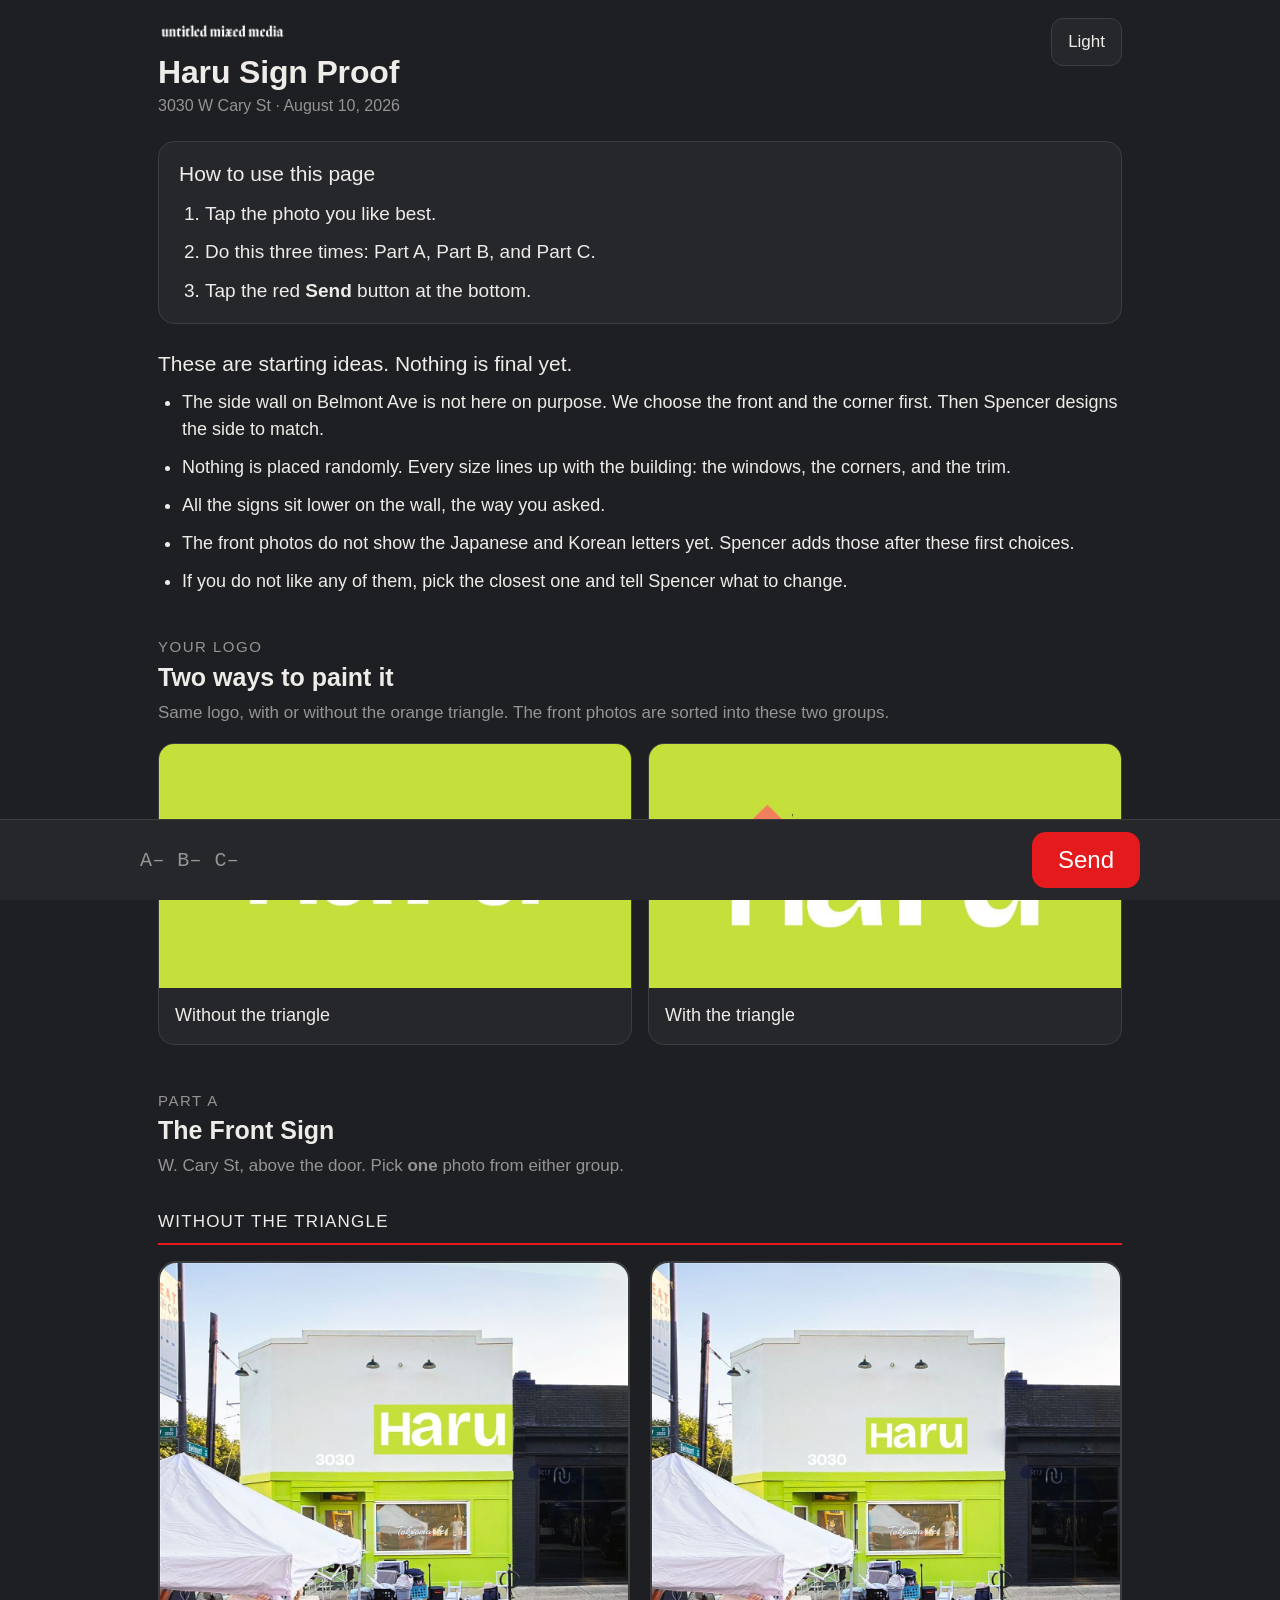
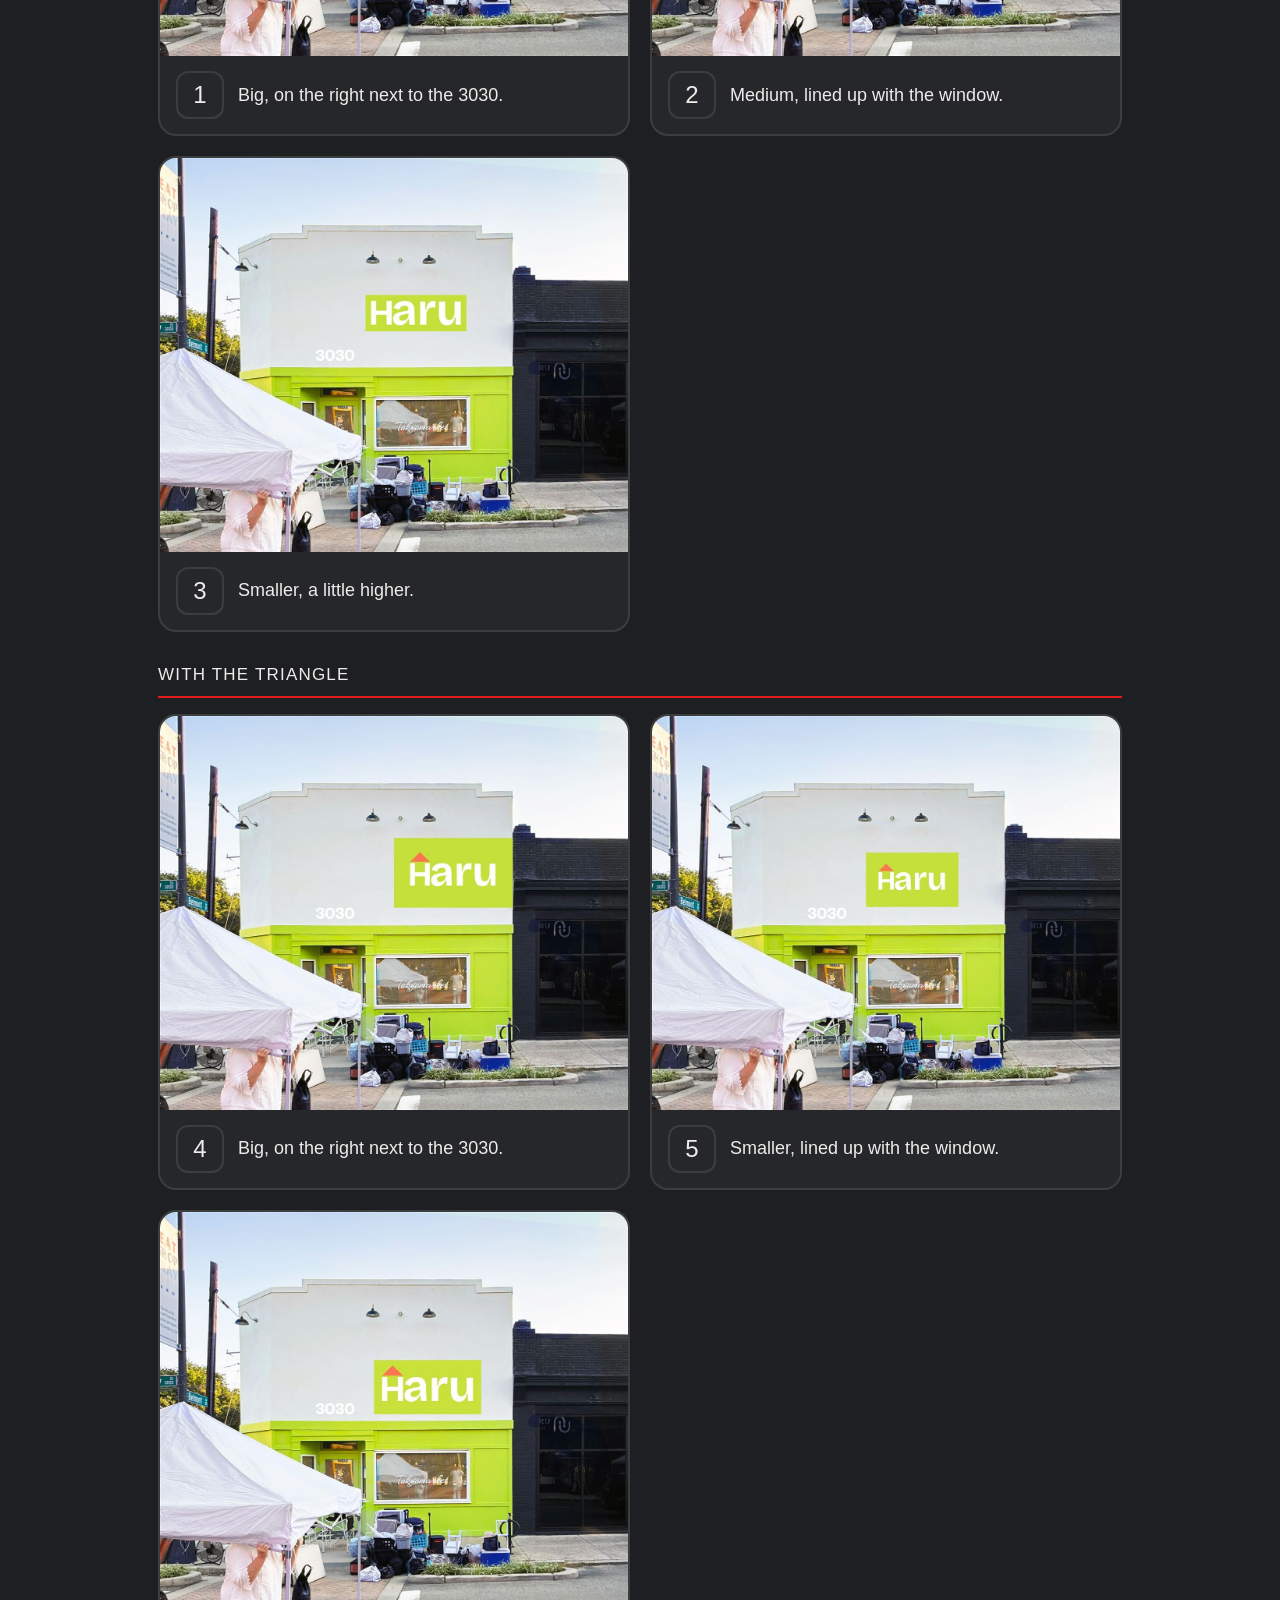
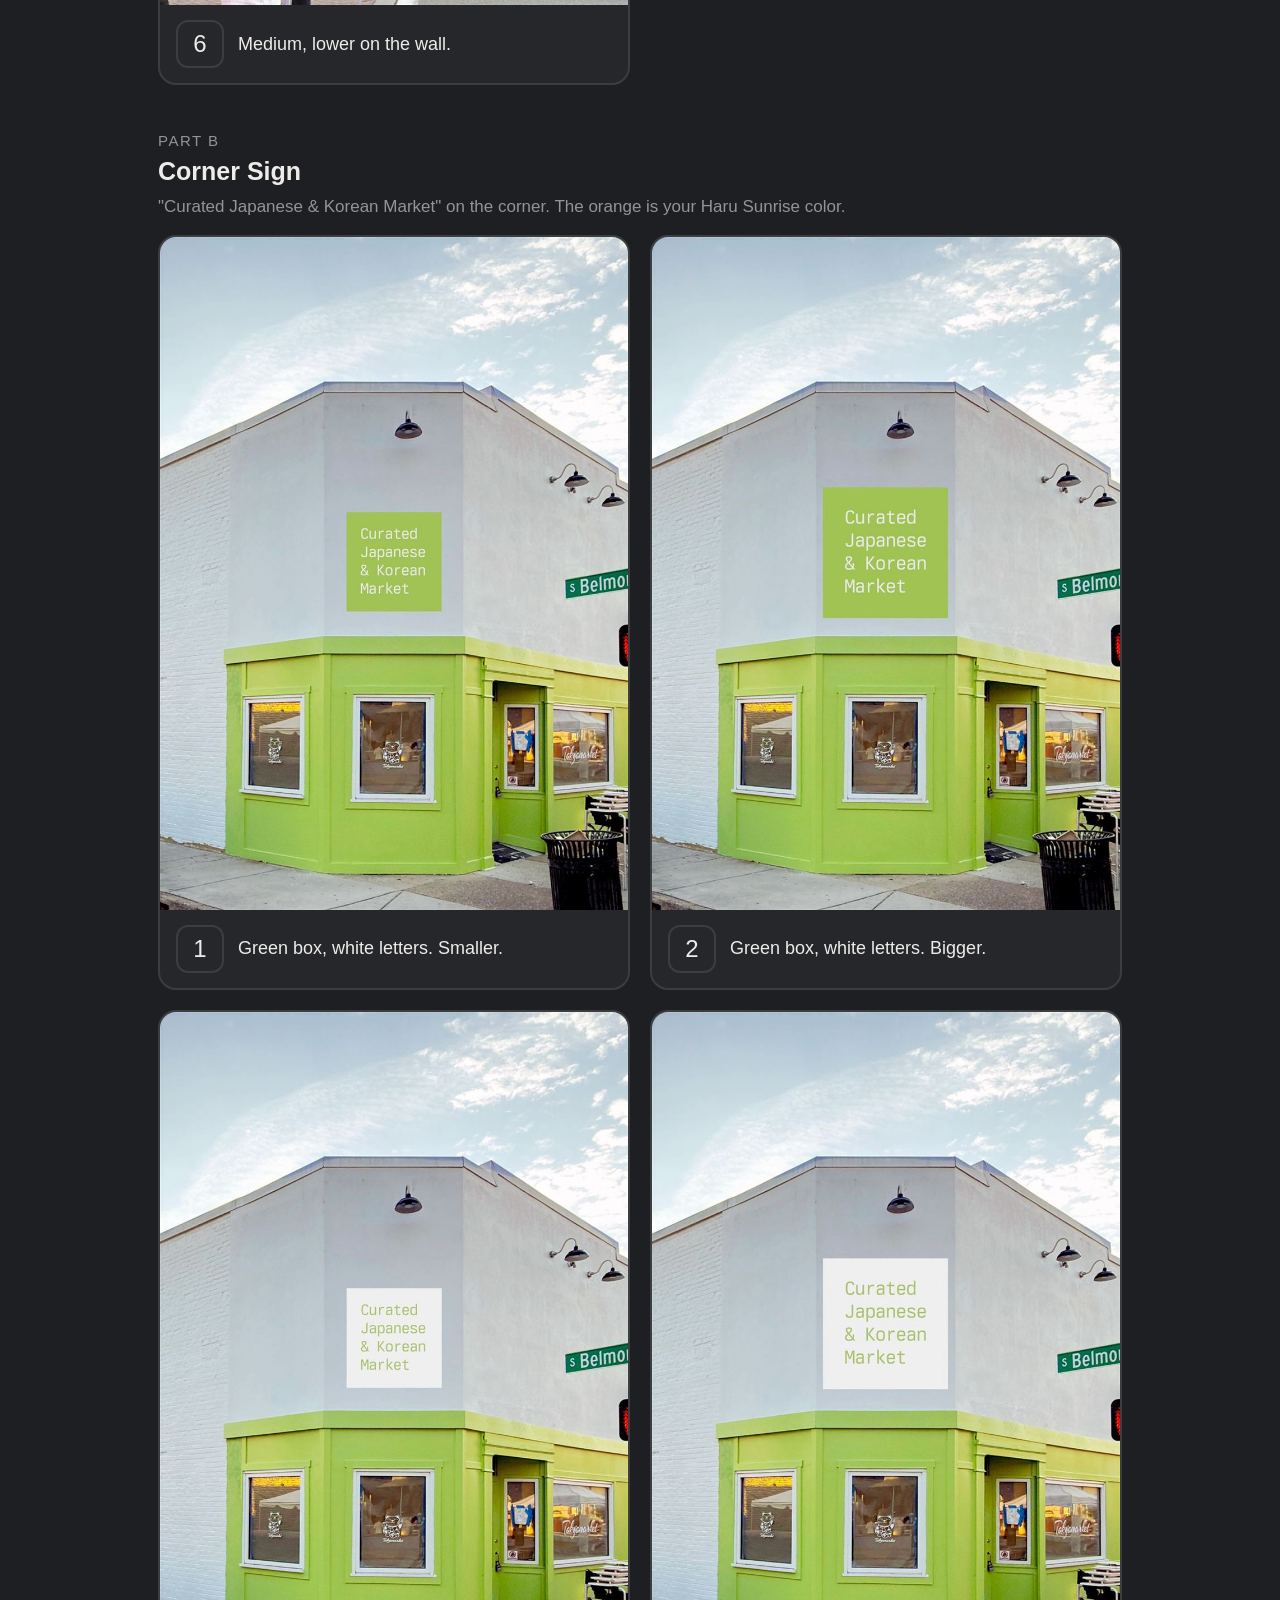
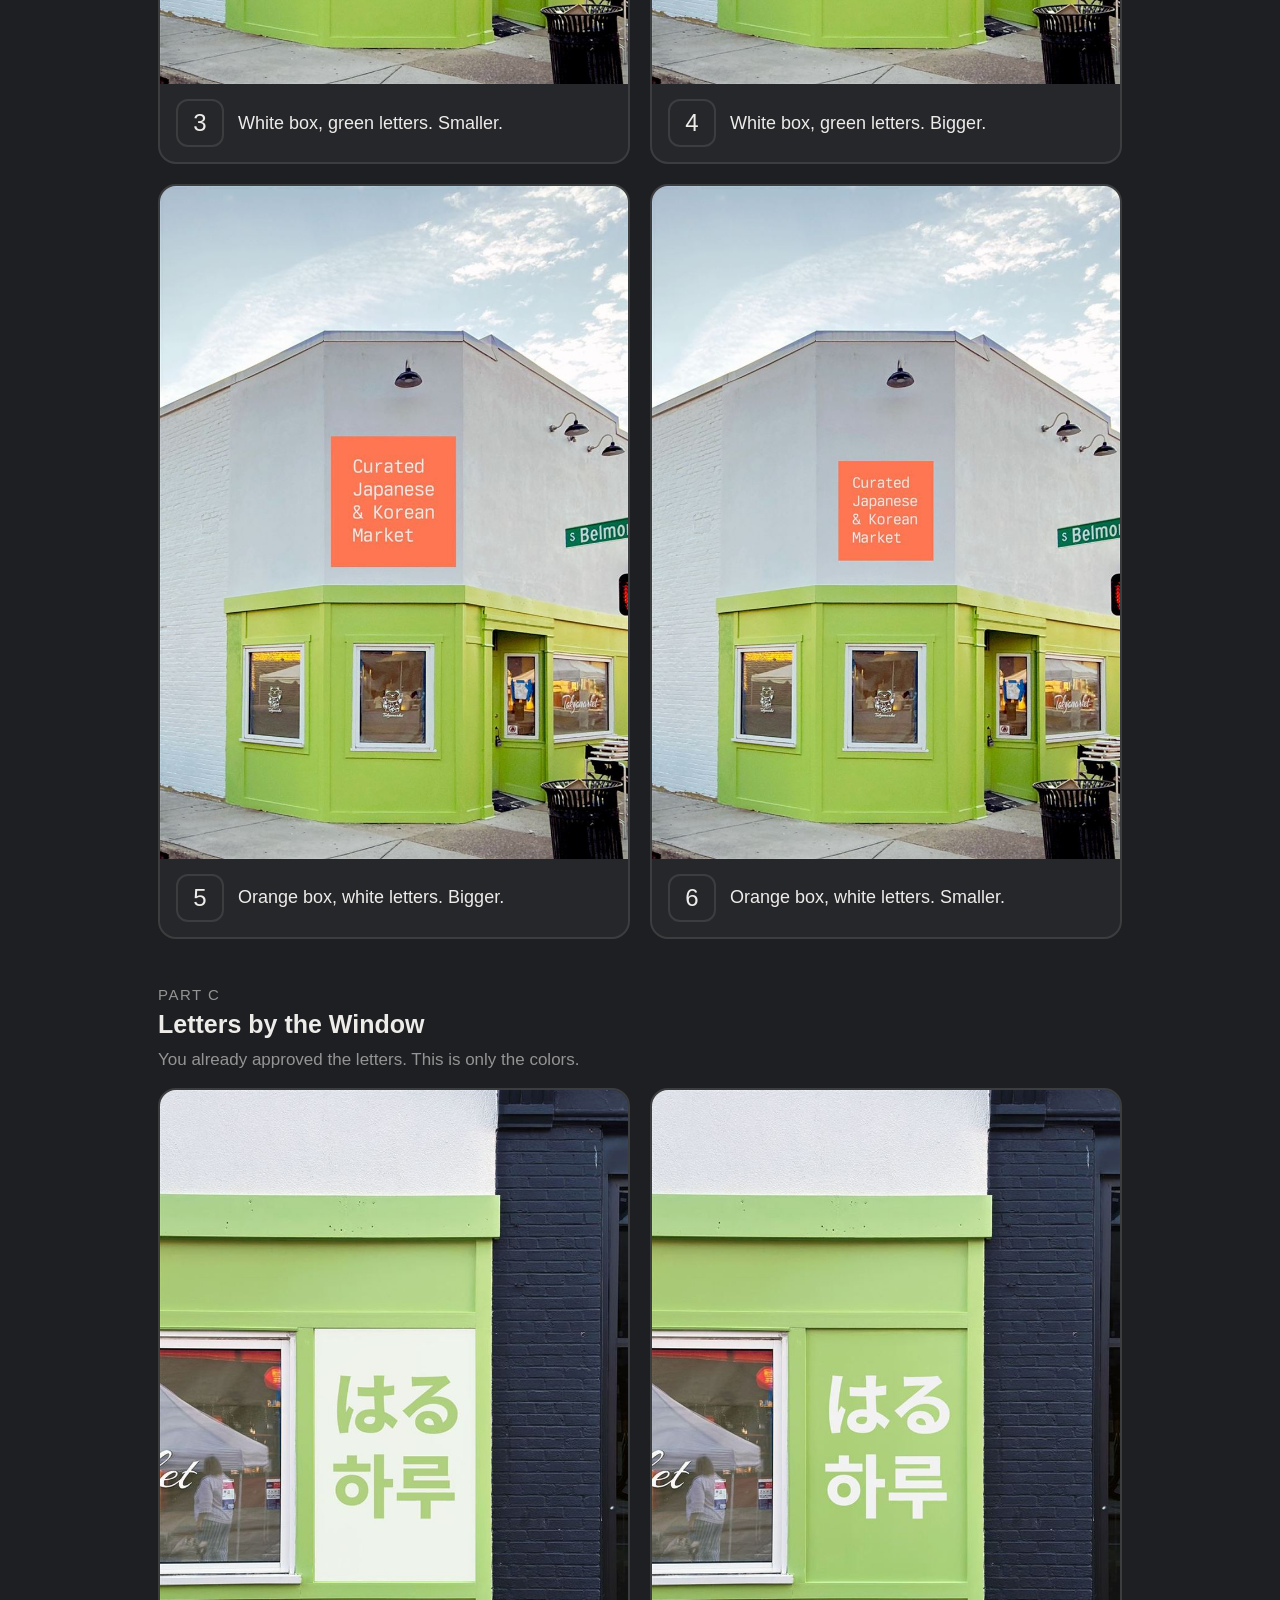
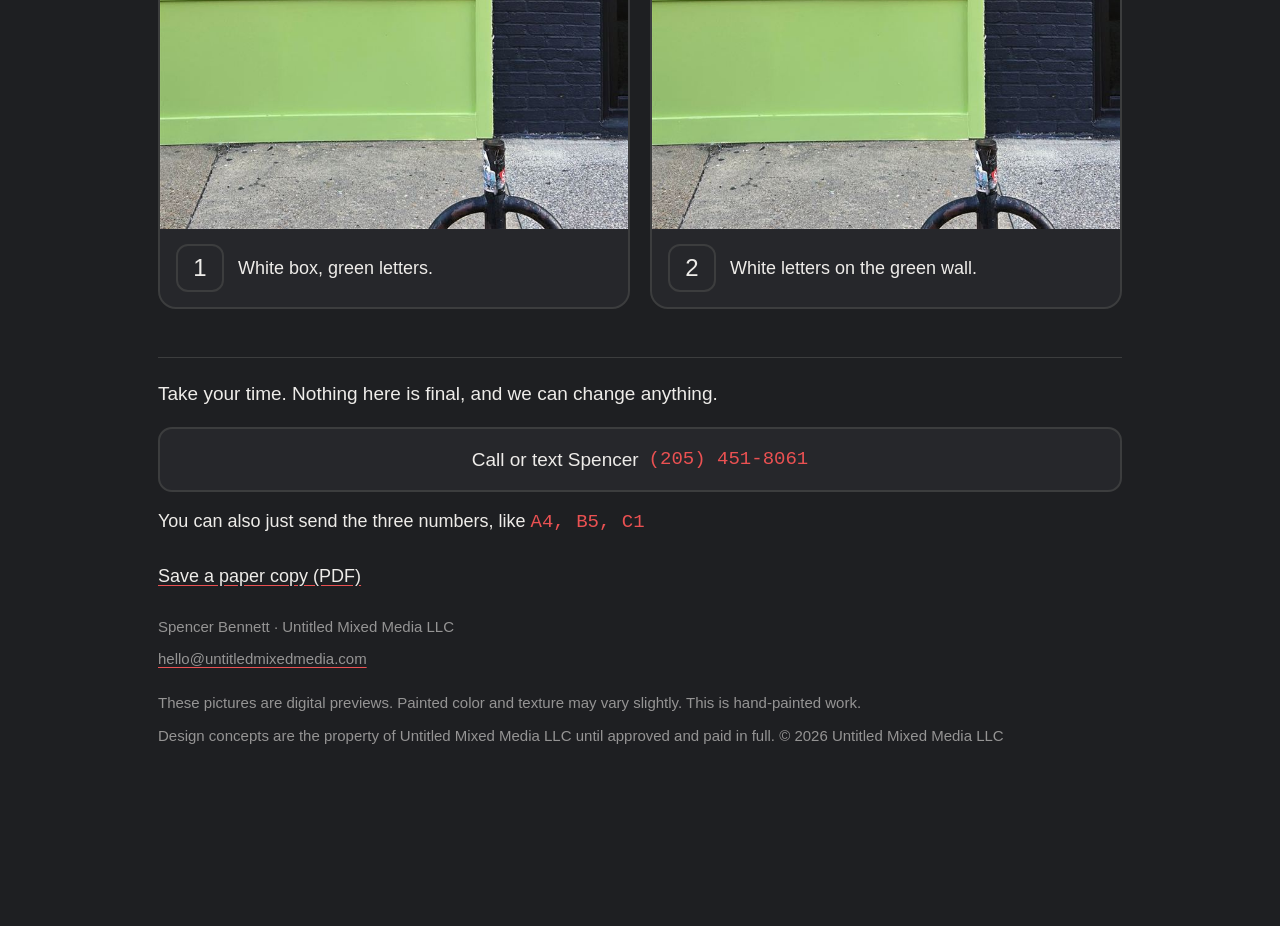
==== index.html @ 31610a9f "Haru sign proof: tap-to-pick approval page Client-facing proof for Kim Cho (Haru, 3030 W Cary St). T" ====
<!DOCTYPE html>
<html lang="en" data-theme="dark">
<head>
<meta charset="utf-8">
<meta name="robots" content="noindex, nofollow">
<meta name="viewport" content="width=device-width, initial-scale=1, viewport-fit=cover">
<title>Haru Sign Proof</title>
<style>

  :root{
    --bg:#1E1F22; --surface:#26272B; --line:#3C3D3E;
    --text:#EEECE9; --muted:#959494;
    --accent:#e41a1c; --accent-text:#EA5152;
    --wordmark-invert:0;
    --font-ui:-apple-system,BlinkMacSystemFont,"SF Pro Text","Segoe UI","Helvetica Neue",Arial,sans-serif;
    --font-mono:ui-monospace,"SF Mono",SFMono-Regular,Menlo,Consolas,monospace;
  }
  [data-theme="light"]{
    --bg:#EEECE9; --surface:#FFFFFF; --line:#D0CFCD;
    --text:#000205; --muted:#595A5B;
    --accent:#C4141C; --accent-text:#B3121A;
    --wordmark-invert:1;
  }
  *{box-sizing:border-box}
  html{-webkit-text-size-adjust:100%}
  body{
    margin:0; background:var(--bg); color:var(--text);
    font-family:var(--font-ui); font-size:19px; font-weight:400; line-height:1.55;
    padding-bottom:150px;
  }
  .wrap{
    max-width:660px; margin:0 auto; padding:18px;
    padding-left:max(18px,env(safe-area-inset-left));
    padding-right:max(18px,env(safe-area-inset-right));
  }
  @media (min-width:760px){ .wrap{max-width:1000px} }

  .visually-hidden{
    position:absolute!important;width:1px;height:1px;padding:0;margin:-1px;
    overflow:hidden;clip:rect(0 0 0 0);clip-path:inset(50%);white-space:nowrap;border:0;
  }
  .skip{
    position:absolute; left:-9999px; top:0; z-index:50;
    background:var(--accent); color:#FFFFFF; padding:14px 20px; border-radius:0 0 12px 0;
    font-size:19px; font-weight:500; text-decoration:none;
  }
  .skip:focus{left:0}

  header{display:flex;align-items:flex-start;justify-content:space-between;gap:14px}
  .wordmark{height:26px;width:auto;display:block;filter:invert(var(--wordmark-invert))}
  h1{font-size:32px;line-height:1.14;margin:10px 0 4px;font-weight:700;letter-spacing:-0.005em}
  .meta{color:var(--muted);font-size:16px;margin:0}
  .toggle{
    flex:none;min-height:48px;min-width:48px;padding:10px 16px;
    border:1px solid var(--line);background:var(--surface);color:var(--text);
    border-radius:12px;font-family:var(--font-ui);font-size:17px;font-weight:500;cursor:pointer;
  }

  .howto{
    background:var(--surface);border:1px solid var(--line);border-radius:16px;
    padding:18px 20px;margin:22px 0 0;
  }
  .howto h2{font-size:21px;margin:0 0 12px;font-weight:500;line-height:1.3}
  .howto ol{margin:0;padding-left:26px}
  .howto li{margin:0 0 10px;font-size:19px;line-height:1.5}
  .howto li:last-child{margin-bottom:0}

  .summary{margin:26px 0 0;padding:0}
  .summary h2{font-size:21px;margin:0 0 12px;font-weight:500;line-height:1.3}
  .summary ul{margin:0;padding-left:24px}
  .summary li{margin:0 0 11px;font-size:18px;line-height:1.5;color:var(--text)}
  .summary li:last-child{margin-bottom:0}

  .ref{margin-top:40px}
  .ref h2{font-size:25px;margin:3px 0 0;font-weight:700;line-height:1.2}
  .eyebrow{color:var(--muted);font-size:15px;font-weight:500;letter-spacing:.1em;text-transform:uppercase;margin:0}
  .note{color:var(--muted);font-size:17px;margin:8px 0 0;line-height:1.5}
  .ref-grid{display:grid;gap:16px;grid-template-columns:1fr;margin-top:18px}
  @media (min-width:640px){ .ref-grid{grid-template-columns:1fr 1fr} }
  .ref-card{background:var(--surface);border:1px solid var(--line);border-radius:16px;overflow:hidden}
  .ref-card img{width:100%;height:auto;display:block}
  .ref-card p{margin:0;padding:14px 16px;font-size:18px;font-weight:500}

  fieldset{border:0;margin:0;padding:0;min-width:0}
  .part{margin-top:44px}
  h2.part-title{font-size:25px;margin:3px 0 0;font-weight:700;line-height:1.2}
  .group-label{
    font-size:17px;font-weight:500;letter-spacing:.07em;text-transform:uppercase;
    margin:30px 0 0;padding-bottom:8px;border-bottom:2px solid var(--accent);
  }
  .grid{display:grid;gap:20px;grid-template-columns:1fr;margin-top:16px}
  @media (min-width:640px){ .grid{grid-template-columns:1fr 1fr} }

  .option{display:block;position:relative;margin:0}
  .option input{
    position:absolute;width:1px;height:1px;margin:-1px;
    clip:rect(0 0 0 0);clip-path:inset(50%);overflow:hidden;border:0;padding:0;
  }
  .card{
    display:block;background:var(--surface);
    border:2px solid var(--line);border-radius:18px;overflow:hidden;cursor:pointer;
    transition:border-color .18s ease, transform .18s ease;
  }
  .option input:checked + .card{border-color:var(--accent);border-width:3px;transform:translateY(-2px)}
  .option input:focus-visible + .card{outline:3px solid var(--accent-text);outline-offset:3px}
  .card img{width:100%;height:auto;display:block;background:var(--line)}
  .card-body{display:flex;align-items:center;gap:14px;padding:15px 16px;min-height:56px}
  .num{
    flex:none;font-family:var(--font-ui);font-weight:500;font-size:24px;line-height:1;
    min-width:48px;min-height:48px;display:flex;align-items:center;justify-content:center;
    border:2px solid var(--line);border-radius:12px;
    transition:background-color .18s ease,border-color .18s ease,color .18s ease;
  }
  .option input:checked + .card .num{
    background:var(--accent);border-color:var(--accent);color:#FFFFFF;
    animation:pop .26s cubic-bezier(.25,1,.5,1);
  }
  @keyframes pop{0%{transform:scale(1)}45%{transform:scale(1.14)}100%{transform:scale(1)}}
  .cap{font-size:18px;line-height:1.4}
  .badge{
    display:none;margin-left:auto;font-weight:500;color:var(--accent-text);
    font-size:17px;white-space:nowrap;
  }
  .option input:checked + .card .badge{display:inline;animation:fadein .26s ease both}
  @keyframes fadein{from{opacity:0;transform:translateX(6px)}to{opacity:1;transform:none}}

  .bar{
    position:fixed;left:0;right:0;bottom:0;z-index:20;
    background:var(--surface);border-top:1px solid var(--line);
    padding:12px max(16px,env(safe-area-inset-right)) calc(12px + env(safe-area-inset-bottom)) max(16px,env(safe-area-inset-left));
  }
  .bar-inner{max-width:660px;margin:0 auto;display:flex;align-items:center;gap:14px;flex-wrap:wrap}
  @media (min-width:760px){ .bar-inner{max-width:1000px} }
  .picks{font-family:var(--font-mono);font-size:20px;font-weight:400;letter-spacing:.02em}
  .picks .ok{color:var(--accent-text)}
  .picks .todo{color:var(--muted)}
  .send{
    margin-left:auto;min-height:56px;padding:14px 26px;
    background:var(--accent);color:#FFFFFF;border:none;border-radius:14px;
    font-family:var(--font-ui);font-size:24px;font-weight:500;line-height:1;cursor:pointer;
    transition:transform .12s ease;
  }
  .send.ready.nudge{animation:nudge .5s cubic-bezier(.25,1,.5,1)}
  @keyframes nudge{0%{transform:scale(1)}40%{transform:scale(1.05)}100%{transform:scale(1)}}
  .send:active{transform:translateY(2px)}
  .send:focus-visible{outline:3px solid var(--accent-text);outline-offset:3px}
  .bar-msg{flex-basis:100%;font-size:17px;color:var(--accent-text);font-weight:500;margin:0}
  .bar-msg:empty{display:none}
  .bar-done{flex-basis:100%;font-size:17px;color:var(--muted);margin:0}
  .bar-done:empty{display:none}

  :focus{scroll-margin-bottom:190px;scroll-margin-top:20px}

  footer{margin-top:48px;border-top:1px solid var(--line);padding-top:22px}
  .signoff{font-size:19px;margin:0 0 18px;line-height:1.5}
  .code{font-family:var(--font-mono);font-size:19px;color:var(--accent-text)}
  .calllink{
    display:flex;align-items:center;justify-content:center;gap:10px;
    min-height:60px;padding:16px 20px;margin:0 0 16px;
    border:2px solid var(--line);border-radius:14px;background:var(--surface);
    color:var(--text);font-size:19px;font-weight:500;text-decoration:none;text-align:center;
  }
  .calllink:focus-visible{outline:3px solid var(--accent-text);outline-offset:3px}
  .calllink .tel{font-family:var(--font-mono);color:var(--accent-text)}
  .alt-contact{font-size:18px;margin:0 0 16px;line-height:1.5}
  .maillink{
    display:inline-block;min-height:44px;padding:10px 0;
    color:var(--text);font-weight:500;text-decoration-color:var(--accent-text);text-underline-offset:3px;
  }
  .fine{color:var(--muted);font-size:15px;line-height:1.5;margin:10px 0}
  .fine a{color:inherit}

  .reveal{animation:rise .5s cubic-bezier(.25,1,.5,1) both}
  @keyframes rise{from{opacity:0;transform:translateY(10px)}to{opacity:1;transform:none}}

  @media (prefers-reduced-motion:reduce){
    *,*::before,*::after{
      transition-duration:.01ms!important;
      animation-duration:.01ms!important;
      animation-iteration-count:1!important;
    }
    .option input:checked + .card{transform:none}
  }
</style>
</head>
<body>
<a class="skip" href="#choices">Skip to the choices</a>
<div class="wrap">
  <header class="reveal">
    <div>
      <img class="wordmark" src="img/wordmark_white.png" width="537" height="108" alt="Untitled Mixed Media">
      <h1>Haru Sign Proof</h1>
      <p class="meta">3030 W Cary St &middot; August 10, 2026</p>
    </div>
    <button type="button" class="toggle" id="themeToggle" aria-pressed="false">Light</button>
  </header>

  <section class="howto reveal" style="animation-delay:.06s" aria-labelledby="howH">
    <h2 id="howH">How to use this page</h2>
    <ol>
      <li>Tap the photo you like best.</li>
      <li>Do this three times: Part A, Part B, and Part C.</li>
      <li>Tap the red <strong>Send</strong> button at the bottom.</li>
    </ol>
  </section>

  <section class="summary reveal" style="animation-delay:.12s" aria-labelledby="sumH">
    <h2 id="sumH">These are starting ideas. Nothing is final yet.</h2>
    <ul>
      <li>The side wall on Belmont Ave is not here on purpose. We choose the front and the corner first. Then Spencer designs the side to match.</li>
      <li>Nothing is placed randomly. Every size lines up with the building: the windows, the corners, and the trim.</li>
      <li>All the signs sit lower on the wall, the way you asked.</li>
      <li>The front photos do not show the Japanese and Korean letters yet. Spencer adds those after these first choices.</li>
      <li>If you do not like any of them, pick the closest one and tell Spencer what to change.</li>
    </ul>
  </section>

  <!-- LOGO REFERENCE -->
  <section class="ref" aria-labelledby="refH">
    <p class="eyebrow">Your logo</p>
    <h2 id="refH">Two ways to paint it</h2>
    <p class="note">Same logo, with or without the orange triangle. The front photos are sorted into these two groups.</p>
    <div class="ref-grid">
      <div class="ref-card">
        <img src="img/style_no_triangle.jpg" width="1200" height="620" alt="The Haru logo in white on a green panel. Wordmark only, no triangle.">
        <p>Without the triangle</p>
      </div>
      <div class="ref-card">
        <img src="img/style_with_triangle.jpg" width="1200" height="620" alt="The Haru logo in white on a green panel with the orange triangle above the H." loading="lazy">
        <p>With the triangle</p>
      </div>
    </div>
  </section>

  <!-- PART A -->
  <section class="part" id="choices" aria-labelledby="hA">
    <fieldset>
      <legend class="visually-hidden">Part A. The front sign. Pick one of six photos.</legend>
      <p class="eyebrow">Part A</p>
      <h2 class="part-title" id="hA">The Front Sign</h2>
      <p class="note">W. Cary St, above the door. Pick <strong>one</strong> photo from either group.</p>

      <h3 class="group-label">Without the triangle</h3>
      <div class="grid">
        <label class="option">
          <input type="radio" name="a" value="1">
          <span class="card">
            <img src="img/front_nt_side.jpg" width="1200" height="1009" alt="Front of the building. Large Haru logo, no triangle, on the right side of the white wall next to the 3030." loading="lazy">
            <span class="card-body">
              <span class="num" aria-hidden="true">1</span>
              <span class="cap">Big, on the right next to the 3030.</span>
              <span class="badge">&#10003; Picked</span>
            </span>
          </span>
        </label>
        <label class="option">
          <input type="radio" name="a" value="2">
          <span class="card">
            <img src="img/front_nt_window.jpg" width="1200" height="1009" alt="Front of the building. Medium Haru logo, no triangle, lined up with the window below it." loading="lazy">
            <span class="card-body">
              <span class="num" aria-hidden="true">2</span>
              <span class="cap">Medium, lined up with the window.</span>
              <span class="badge">&#10003; Picked</span>
            </span>
          </span>
        </label>
        <label class="option">
          <input type="radio" name="a" value="3">
          <span class="card">
            <img src="img/front_nt_higher.jpg" width="1200" height="1009" alt="Front of the building. Smaller Haru logo, no triangle, sitting a little higher on the wall." loading="lazy">
            <span class="card-body">
              <span class="num" aria-hidden="true">3</span>
              <span class="cap">Smaller, a little higher.</span>
              <span class="badge">&#10003; Picked</span>
            </span>
          </span>
        </label>
      </div>

      <h3 class="group-label">With the triangle</h3>
      <div class="grid">
        <label class="option">
          <input type="radio" name="a" value="4">
          <span class="card">
            <img src="img/front_wt_side.jpg" width="1200" height="1009" alt="Front of the building. Large Haru logo with the orange triangle, on the right side next to the 3030." loading="lazy">
            <span class="card-body">
              <span class="num" aria-hidden="true">4</span>
              <span class="cap">Big, on the right next to the 3030.</span>
              <span class="badge">&#10003; Picked</span>
            </span>
          </span>
        </label>
        <label class="option">
          <input type="radio" name="a" value="5">
          <span class="card">
            <img src="img/front_wt_window.jpg" width="1200" height="1009" alt="Front of the building. Smaller Haru logo with the orange triangle, lined up with the window below it." loading="lazy">
            <span class="card-body">
              <span class="num" aria-hidden="true">5</span>
              <span class="cap">Smaller, lined up with the window.</span>
              <span class="badge">&#10003; Picked</span>
            </span>
          </span>
        </label>
        <label class="option">
          <input type="radio" name="a" value="6">
          <span class="card">
            <img src="img/front_wt_low.jpg" width="1200" height="1009" alt="Front of the building. Medium Haru logo with the orange triangle, sitting lower on the wall." loading="lazy">
            <span class="card-body">
              <span class="num" aria-hidden="true">6</span>
              <span class="cap">Medium, lower on the wall.</span>
              <span class="badge">&#10003; Picked</span>
            </span>
          </span>
        </label>
      </div>
    </fieldset>
  </section>

  <!-- PART B -->
  <section class="part" aria-labelledby="hB">
    <fieldset>
      <legend class="visually-hidden">Part B. The corner sign. Pick one of six photos.</legend>
      <p class="eyebrow">Part B</p>
      <h2 class="part-title" id="hB">Corner Sign</h2>
      <p class="note">"Curated Japanese &amp; Korean Market" on the corner. The orange is your Haru Sunrise color.</p>
      <div class="grid">
        <label class="option">
          <input type="radio" name="b" value="1">
          <span class="card">
            <img src="img/haru-corner-1.jpg" width="835" height="1200" alt="Corner of the building. Green box with white letters, smaller size." loading="lazy">
            <span class="card-body">
              <span class="num" aria-hidden="true">1</span>
              <span class="cap">Green box, white letters. Smaller.</span>
              <span class="badge">&#10003; Picked</span>
            </span>
          </span>
        </label>
        <label class="option">
          <input type="radio" name="b" value="2">
          <span class="card">
            <img src="img/haru-corner-2.jpg" width="835" height="1200" alt="Corner of the building. Green box with white letters, bigger size." loading="lazy">
            <span class="card-body">
              <span class="num" aria-hidden="true">2</span>
              <span class="cap">Green box, white letters. Bigger.</span>
              <span class="badge">&#10003; Picked</span>
            </span>
          </span>
        </label>
        <label class="option">
          <input type="radio" name="b" value="3">
          <span class="card">
            <img src="img/haru-corner-3.jpg" width="835" height="1200" alt="Corner of the building. White box with green letters, smaller size." loading="lazy">
            <span class="card-body">
              <span class="num" aria-hidden="true">3</span>
              <span class="cap">White box, green letters. Smaller.</span>
              <span class="badge">&#10003; Picked</span>
            </span>
          </span>
        </label>
        <label class="option">
          <input type="radio" name="b" value="4">
          <span class="card">
            <img src="img/haru-corner-4.jpg" width="835" height="1200" alt="Corner of the building. White box with green letters, bigger size." loading="lazy">
            <span class="card-body">
              <span class="num" aria-hidden="true">4</span>
              <span class="cap">White box, green letters. Bigger.</span>
              <span class="badge">&#10003; Picked</span>
            </span>
          </span>
        </label>
        <label class="option">
          <input type="radio" name="b" value="5">
          <span class="card">
            <img src="img/haru-corner-5.jpg" width="835" height="1200" alt="Corner of the building. Orange Haru Sunrise box with white letters, bigger size." loading="lazy">
            <span class="card-body">
              <span class="num" aria-hidden="true">5</span>
              <span class="cap">Orange box, white letters. Bigger.</span>
              <span class="badge">&#10003; Picked</span>
            </span>
          </span>
        </label>
        <label class="option">
          <input type="radio" name="b" value="6">
          <span class="card">
            <img src="img/haru-corner-6.jpg" width="835" height="1200" alt="Corner of the building. Orange Haru Sunrise box with white letters, smaller size." loading="lazy">
            <span class="card-body">
              <span class="num" aria-hidden="true">6</span>
              <span class="cap">Orange box, white letters. Smaller.</span>
              <span class="badge">&#10003; Picked</span>
            </span>
          </span>
        </label>
      </div>
    </fieldset>
  </section>

  <!-- PART C -->
  <section class="part" aria-labelledby="hC">
    <fieldset>
      <legend class="visually-hidden">Part C. The letters by the window. Pick one of two photos.</legend>
      <p class="eyebrow">Part C</p>
      <h2 class="part-title" id="hC">Letters by the Window</h2>
      <p class="note">You already approved the letters. This is only the colors.</p>
      <div class="grid">
        <label class="option">
          <input type="radio" name="c" value="1">
          <span class="card">
            <img src="img/haru-charcters-1.jpg" width="760" height="1200" alt="By the window: the word haru in Japanese and Korean letters, green letters on a white box." loading="lazy">
            <span class="card-body">
              <span class="num" aria-hidden="true">1</span>
              <span class="cap">White box, green letters.</span>
              <span class="badge">&#10003; Picked</span>
            </span>
          </span>
        </label>
        <label class="option">
          <input type="radio" name="c" value="2">
          <span class="card">
            <img src="img/haru-charcters-2.jpg" width="760" height="1200" alt="By the window: the word haru in Japanese and Korean letters, white letters painted on the green wall." loading="lazy">
            <span class="card-body">
              <span class="num" aria-hidden="true">2</span>
              <span class="cap">White letters on the green wall.</span>
              <span class="badge">&#10003; Picked</span>
            </span>
          </span>
        </label>
      </div>
    </fieldset>
  </section>

  <footer>
    <p class="signoff">Take your time. Nothing here is final, and we can change anything.</p>
    <a class="calllink" href="tel:+12054518061">Call or text Spencer <span class="tel">(205)&nbsp;451-8061</span></a>
    <p class="alt-contact">You can also just send the three numbers, like <span class="code">A4, B5, C1</span></p>
    <p class="alt-contact"><a class="maillink" href="haru-sign-proof.pdf">Save a paper copy (PDF)</a></p>
    <p class="fine">Spencer Bennett &middot; Untitled Mixed Media LLC<br><a class="maillink" href="mailto:hello@untitledmixedmedia.com">hello@untitledmixedmedia.com</a></p>
    <p class="fine">These pictures are digital previews. Painted color and texture may vary slightly. This is hand-painted work.</p>
    <p class="fine">Design concepts are the property of Untitled Mixed Media LLC until approved and paid in full. &copy; 2026 Untitled Mixed Media LLC</p>
  </footer>
</div>

<div class="bar" role="region" aria-label="Your choices so far">
  <div class="bar-inner">
    <span class="picks" id="picks" aria-hidden="true"><span class="todo">A&ndash;</span> <span class="todo">B&ndash;</span> <span class="todo">C&ndash;</span></span>
    <span class="visually-hidden" id="picksSR" aria-live="polite">Nothing picked yet.</span>
    <button type="button" class="send" id="send">Send</button>
    <p class="bar-msg" id="barMsg" role="alert"></p>
    <p class="bar-done" id="barDone"></p>
  </div>
</div>

<script>
(function(){
  var doc = document.documentElement;
  var params = new URLSearchParams(location.search);
  var toggle = document.getElementById('themeToggle');

  function applyTheme(t){
    doc.setAttribute('data-theme', t);
    toggle.setAttribute('aria-pressed', t === 'light' ? 'true' : 'false');
    toggle.textContent = t === 'light' ? 'Dark' : 'Light';
  }
  var saved = params.get('theme');
  try { saved = saved || localStorage.getItem('haru-theme'); } catch(e){}
  applyTheme(saved === 'light' ? 'light' : 'dark');
  toggle.addEventListener('click', function(){
    applyTheme(doc.getAttribute('data-theme') === 'light' ? 'dark' : 'light');
    try { localStorage.setItem('haru-theme', doc.getAttribute('data-theme')); } catch(e){}
  });

  var KEYS = ['a','b','c'];
  var NAMES = {a:'Part A, the front sign', b:'Part B, the corner sign', c:'Part C, the letters by the window'};
  var state = {a:null,b:null,c:null};
  var picks = document.getElementById('picks');
  var picksSR = document.getElementById('picksSR');
  var barMsg = document.getElementById('barMsg');
  var barDone = document.getElementById('barDone');
  var send = document.getElementById('send');
  var celebrated = false;

  function missing(){ return KEYS.filter(function(k){ return !state[k]; }); }

  function update(){
    while (picks.firstChild) picks.removeChild(picks.firstChild);
    KEYS.forEach(function(k,i){
      if (i>0) picks.appendChild(document.createTextNode(' '));
      var s = document.createElement('span');
      s.textContent = k.toUpperCase() + (state[k] ? state[k] : '–');
      s.className = state[k] ? 'ok' : 'todo';
      picks.appendChild(s);
    });

    var done = KEYS.filter(function(k){ return state[k]; });
    picksSR.textContent = done.length === 0
      ? 'Nothing picked yet.'
      : 'Picked so far: ' + done.map(function(k){ return k.toUpperCase() + state[k]; }).join(', ') + '.';

    var ready = missing().length === 0;
    send.classList.toggle('ready', ready);
    if (ready){
      barMsg.textContent = '';
      barDone.textContent = 'All three picked. Tap Send.';
      if (!celebrated){
        celebrated = true;
        send.classList.add('nudge');
        setTimeout(function(){ send.classList.remove('nudge'); }, 600);
      }
    } else {
      barDone.textContent = '';
      celebrated = false;
    }
  }

  Array.prototype.forEach.call(document.querySelectorAll('input[type=radio]'), function(r){
    r.addEventListener('change', function(){ state[r.name] = r.value; update(); });
  });

  send.addEventListener('click', function(){
    var left = missing();
    if (left.length){
      barMsg.textContent = 'Still need to pick: ' + left.map(function(k){ return NAMES[k]; }).join(', ') + '.';
      var first = document.querySelector('input[name=' + left[0] + ']');
      if (first) first.closest('.part').scrollIntoView({block:'start', behavior:'smooth'});
      return;
    }
    var code = KEYS.map(function(k){ return k.toUpperCase() + state[k]; }).join(', ');
    location.href = 'sms:+12054518061&body=' + encodeURIComponent('Haru sign choices: ' + code);
  });

  if (params.get('demo') === '1'){
    [['a','4'],['b','5'],['c','1']].forEach(function(p){
      var el = document.querySelector('input[name=' + p[0] + '][value="' + p[1] + '"]');
      if (el){ el.checked = true; state[p[0]] = p[1]; }
    });
    update();
  } else { update(); }
})();
</script>
</body>
</html>
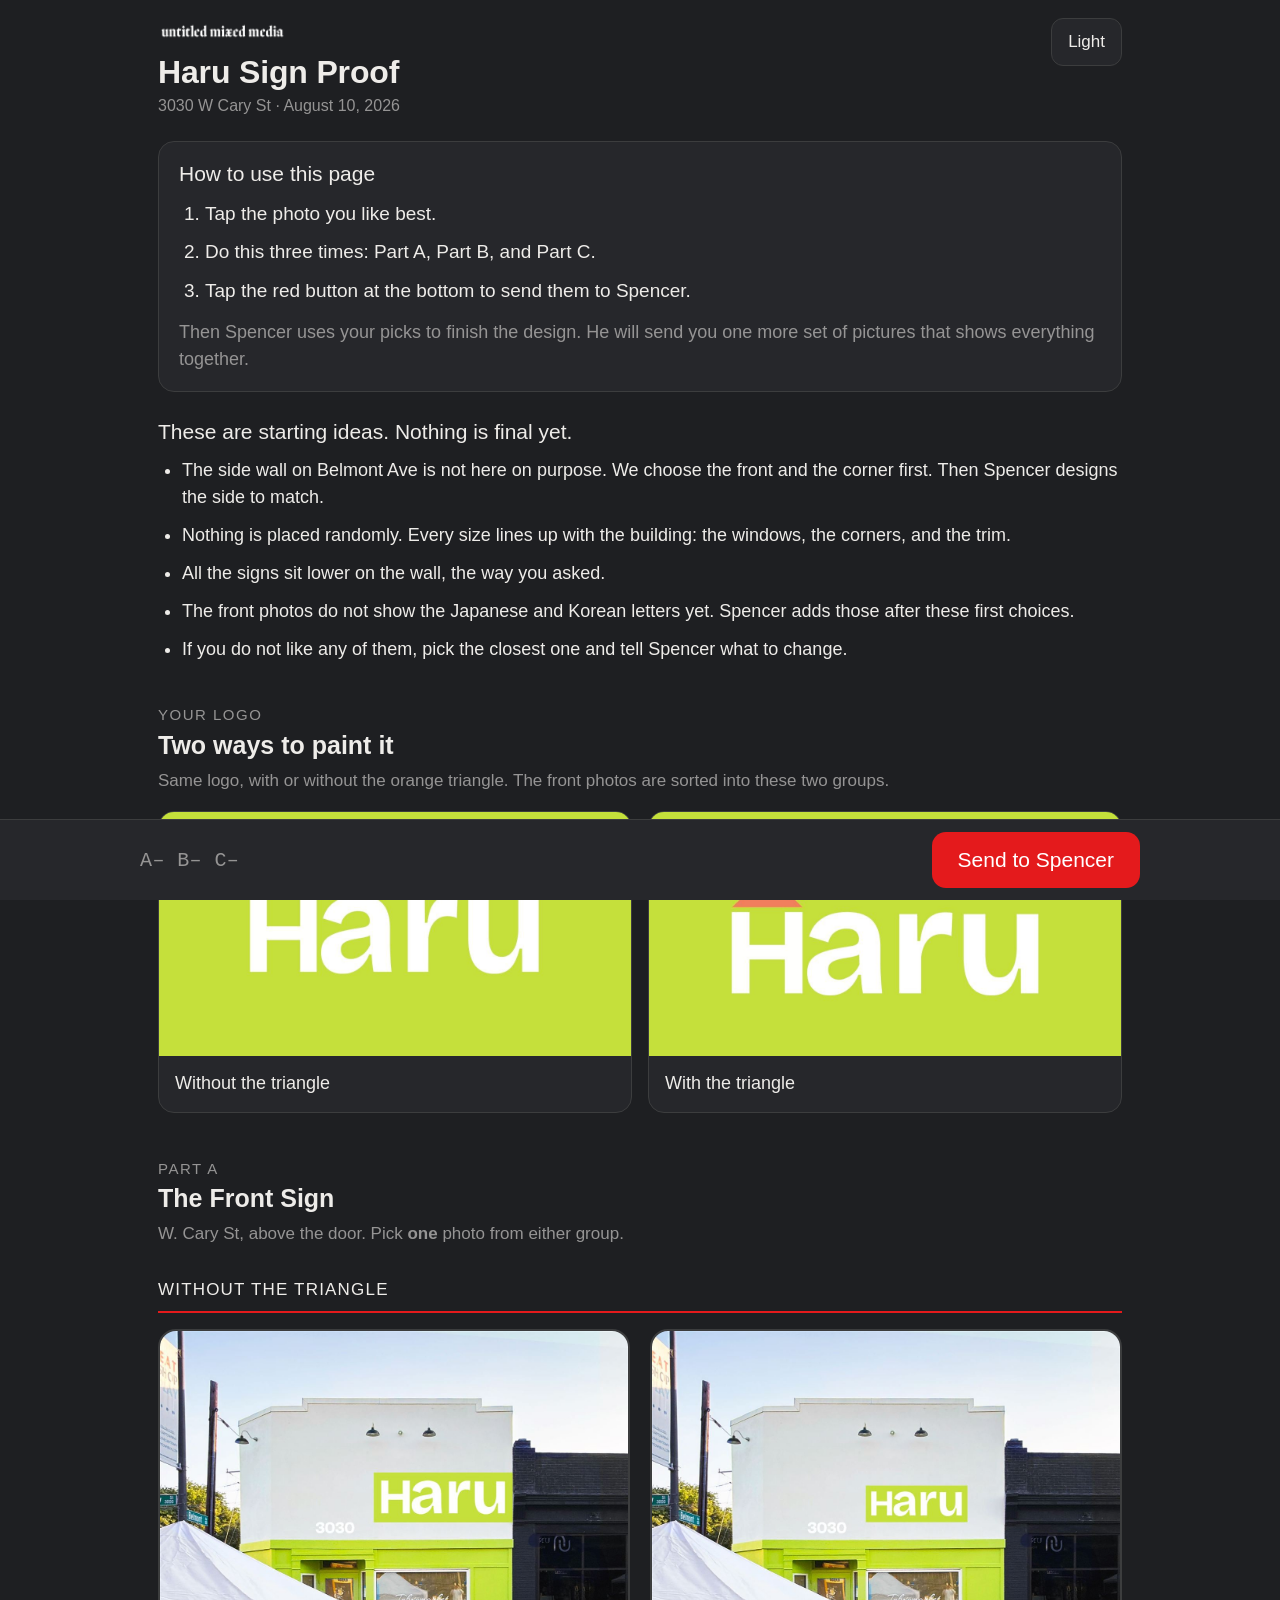
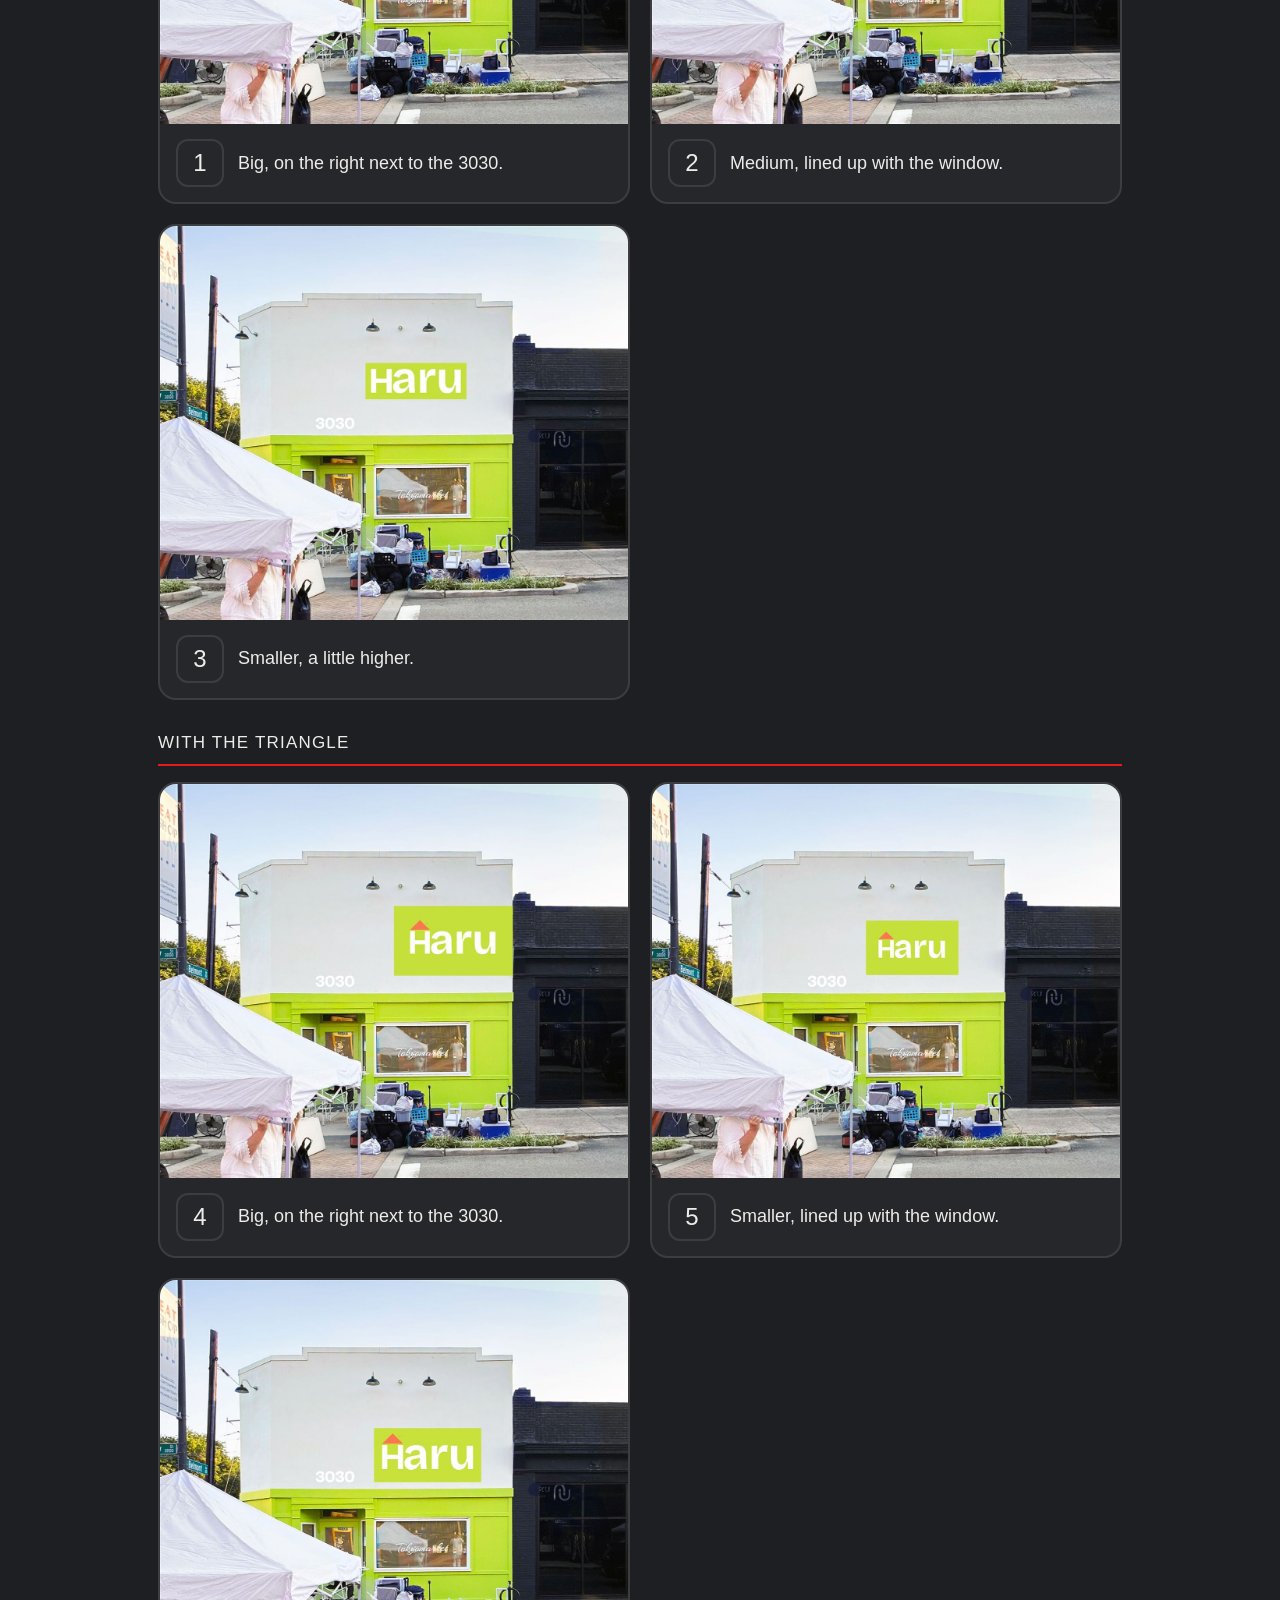
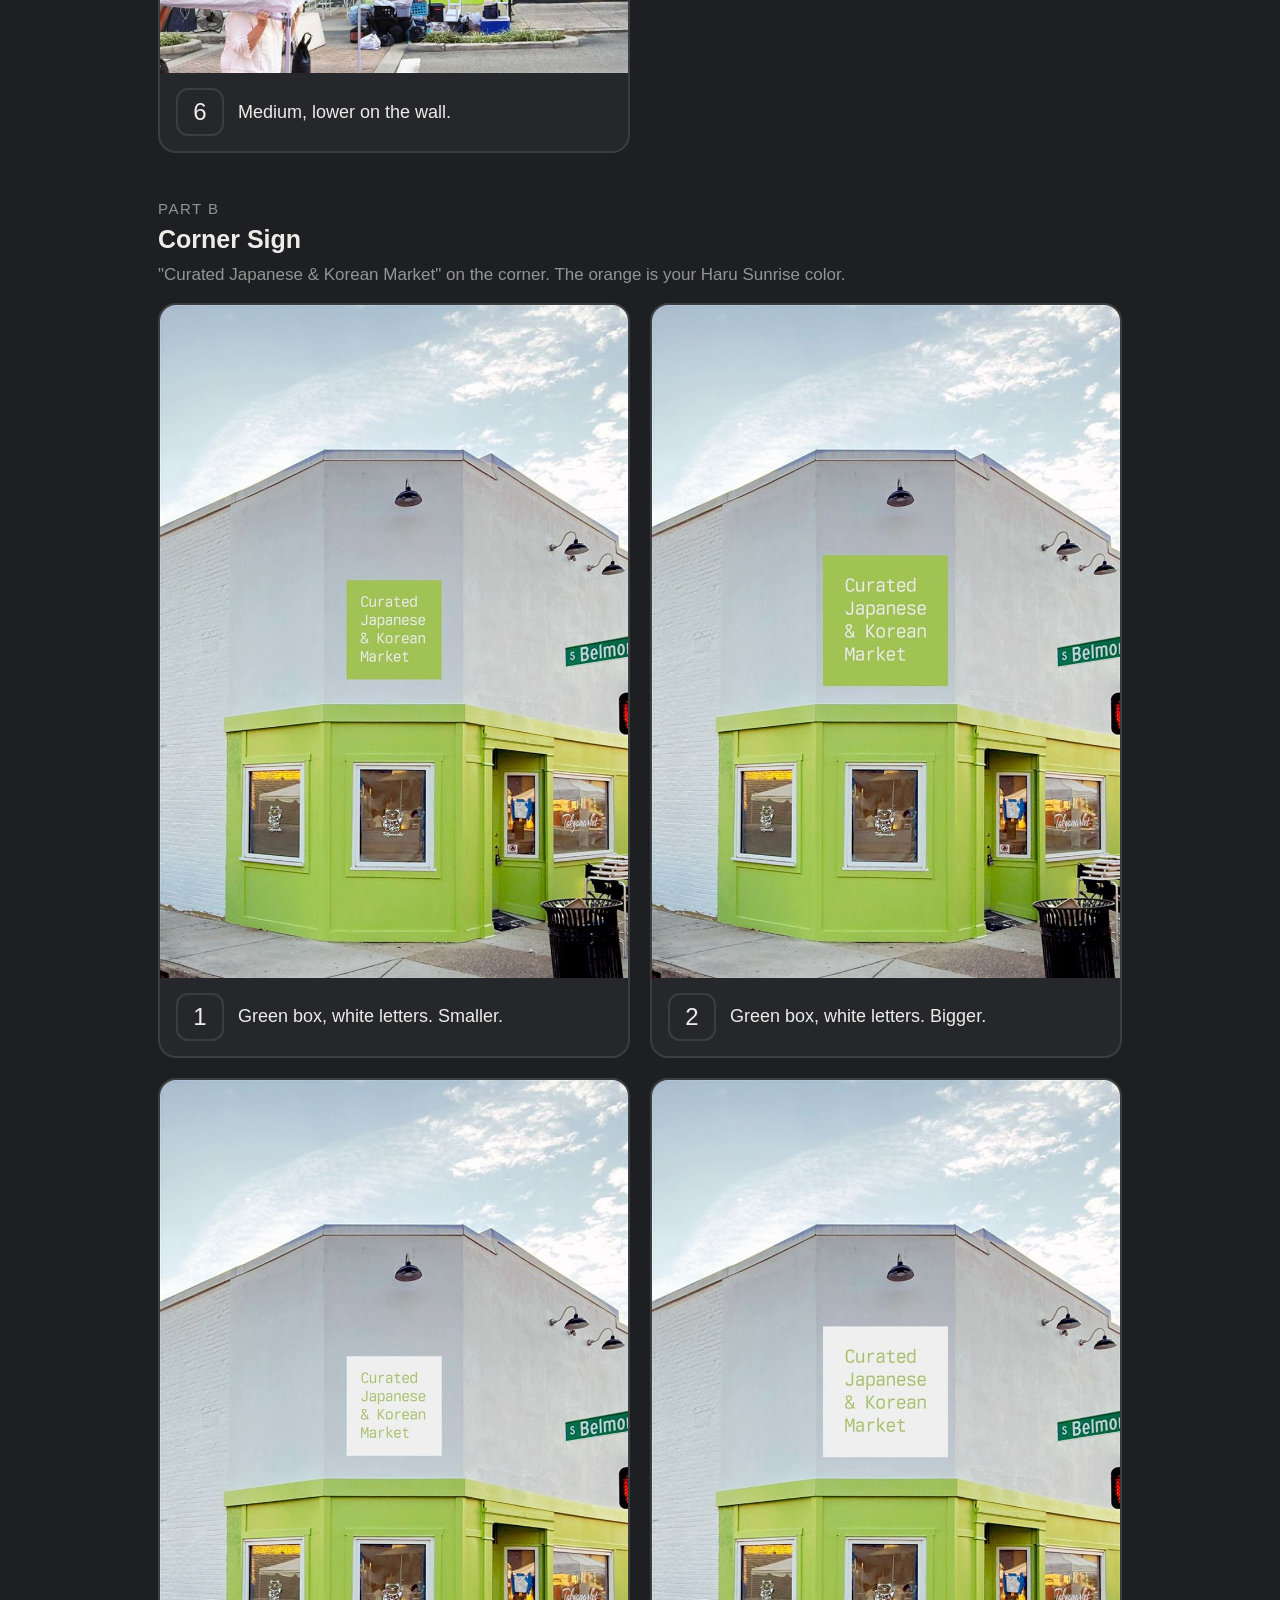
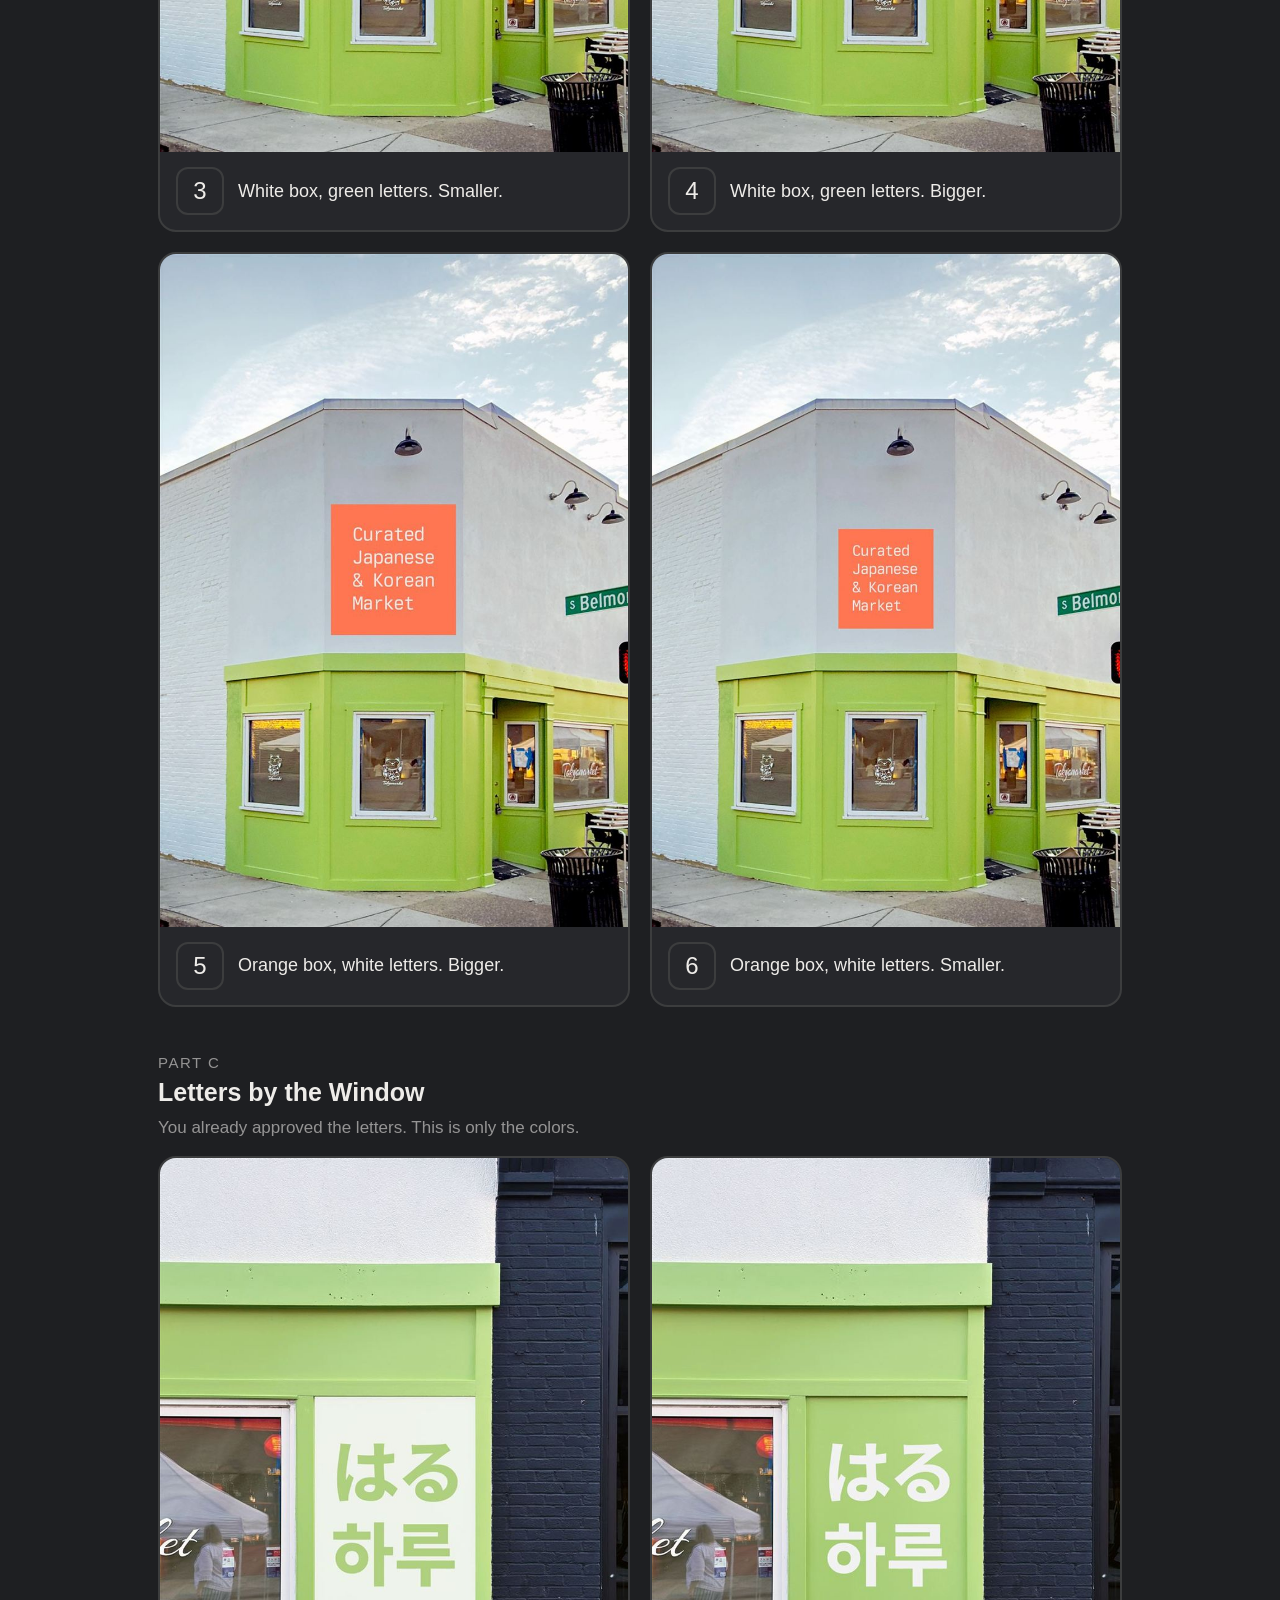
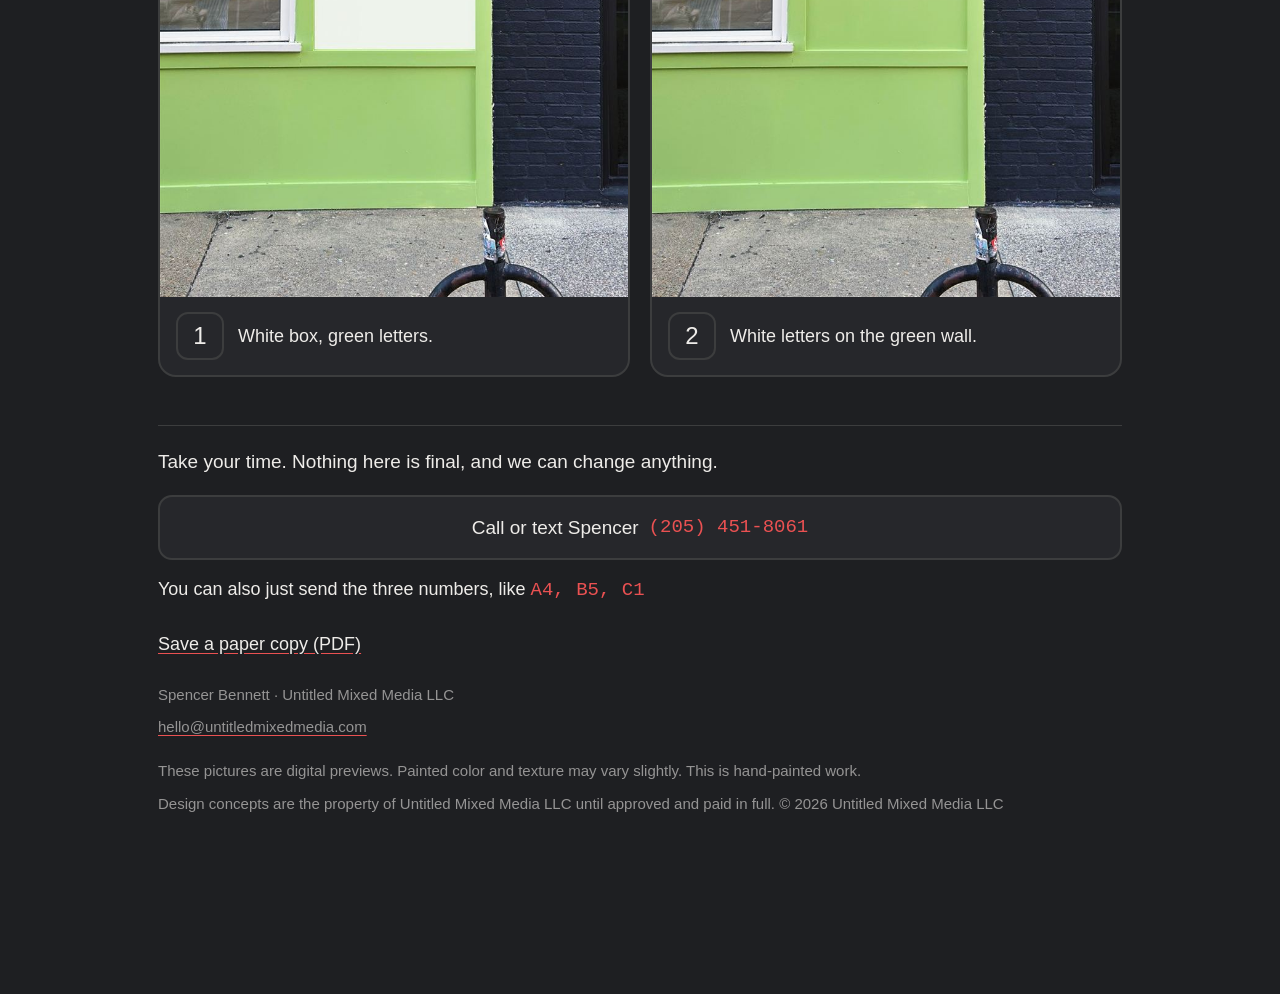
==== commit 5e861df9: "Close the loop after Send; harden the Picked badge - Say what happens after sending: picks drive the" ====
--- a/index.html
+++ b/index.html
@@ -64,6 +64,7 @@
   .howto ol{margin:0;padding-left:26px}
   .howto li{margin:0 0 10px;font-size:19px;line-height:1.5}
   .howto li:last-child{margin-bottom:0}
+  .next-step{margin:14px 0 0;font-size:18px;line-height:1.5;color:var(--muted)}
 
   .summary{margin:26px 0 0;padding:0}
   .summary h2{font-size:21px;margin:0 0 12px;font-weight:500;line-height:1.3}
@@ -117,11 +118,15 @@
   }
   @keyframes pop{0%{transform:scale(1)}45%{transform:scale(1.14)}100%{transform:scale(1)}}
   .cap{font-size:18px;line-height:1.4}
+  /* The label is generated by the checked-state rule rather than hidden by it, so a
+     stylesheet failure or reader mode shows zero badges instead of one on every option. */
   .badge{
-    display:none;margin-left:auto;font-weight:500;color:var(--accent-text);
+    margin-left:auto;font-weight:500;color:var(--accent-text);
     font-size:17px;white-space:nowrap;
   }
-  .option input:checked + .card .badge{display:inline;animation:fadein .26s ease both}
+  .option input:checked + .card .badge::after{
+    content:"\2713 Picked";display:inline-block;animation:fadein .26s ease both;
+  }
   @keyframes fadein{from{opacity:0;transform:translateX(6px)}to{opacity:1;transform:none}}
 
   .bar{
@@ -137,7 +142,7 @@
   .send{
     margin-left:auto;min-height:56px;padding:14px 26px;
     background:var(--accent);color:#FFFFFF;border:none;border-radius:14px;
-    font-family:var(--font-ui);font-size:24px;font-weight:500;line-height:1;cursor:pointer;
+    font-family:var(--font-ui);font-size:21px;font-weight:500;line-height:1.1;cursor:pointer;
     transition:transform .12s ease;
   }
   .send.ready.nudge{animation:nudge .5s cubic-bezier(.25,1,.5,1)}
@@ -200,8 +205,9 @@
     <ol>
       <li>Tap the photo you like best.</li>
       <li>Do this three times: Part A, Part B, and Part C.</li>
-      <li>Tap the red <strong>Send</strong> button at the bottom.</li>
+      <li>Tap the red button at the bottom to send them to Spencer.</li>
     </ol>
+    <p class="next-step">Then Spencer uses your picks to finish the design. He will send you one more set of pictures that shows everything together.</p>
   </section>
 
   <section class="summary reveal" style="animation-delay:.12s" aria-labelledby="sumH">
@@ -249,7 +255,7 @@
             <span class="card-body">
               <span class="num" aria-hidden="true">1</span>
               <span class="cap">Big, on the right next to the 3030.</span>
-              <span class="badge">&#10003; Picked</span>
+              <span class="badge" aria-hidden="true"></span>
             </span>
           </span>
         </label>
@@ -260,7 +266,7 @@
             <span class="card-body">
               <span class="num" aria-hidden="true">2</span>
               <span class="cap">Medium, lined up with the window.</span>
-              <span class="badge">&#10003; Picked</span>
+              <span class="badge" aria-hidden="true"></span>
             </span>
           </span>
         </label>
@@ -271,7 +277,7 @@
             <span class="card-body">
               <span class="num" aria-hidden="true">3</span>
               <span class="cap">Smaller, a little higher.</span>
-              <span class="badge">&#10003; Picked</span>
+              <span class="badge" aria-hidden="true"></span>
             </span>
           </span>
         </label>
@@ -286,7 +292,7 @@
             <span class="card-body">
               <span class="num" aria-hidden="true">4</span>
               <span class="cap">Big, on the right next to the 3030.</span>
-              <span class="badge">&#10003; Picked</span>
+              <span class="badge" aria-hidden="true"></span>
             </span>
           </span>
         </label>
@@ -297,7 +303,7 @@
             <span class="card-body">
               <span class="num" aria-hidden="true">5</span>
               <span class="cap">Smaller, lined up with the window.</span>
-              <span class="badge">&#10003; Picked</span>
+              <span class="badge" aria-hidden="true"></span>
             </span>
           </span>
         </label>
@@ -308,7 +314,7 @@
             <span class="card-body">
               <span class="num" aria-hidden="true">6</span>
               <span class="cap">Medium, lower on the wall.</span>
-              <span class="badge">&#10003; Picked</span>
+              <span class="badge" aria-hidden="true"></span>
             </span>
           </span>
         </label>
@@ -331,7 +337,7 @@
             <span class="card-body">
               <span class="num" aria-hidden="true">1</span>
               <span class="cap">Green box, white letters. Smaller.</span>
-              <span class="badge">&#10003; Picked</span>
+              <span class="badge" aria-hidden="true"></span>
             </span>
           </span>
         </label>
@@ -342,7 +348,7 @@
             <span class="card-body">
               <span class="num" aria-hidden="true">2</span>
               <span class="cap">Green box, white letters. Bigger.</span>
-              <span class="badge">&#10003; Picked</span>
+              <span class="badge" aria-hidden="true"></span>
             </span>
           </span>
         </label>
@@ -353,7 +359,7 @@
             <span class="card-body">
               <span class="num" aria-hidden="true">3</span>
               <span class="cap">White box, green letters. Smaller.</span>
-              <span class="badge">&#10003; Picked</span>
+              <span class="badge" aria-hidden="true"></span>
             </span>
           </span>
         </label>
@@ -364,7 +370,7 @@
             <span class="card-body">
               <span class="num" aria-hidden="true">4</span>
               <span class="cap">White box, green letters. Bigger.</span>
-              <span class="badge">&#10003; Picked</span>
+              <span class="badge" aria-hidden="true"></span>
             </span>
           </span>
         </label>
@@ -375,7 +381,7 @@
             <span class="card-body">
               <span class="num" aria-hidden="true">5</span>
               <span class="cap">Orange box, white letters. Bigger.</span>
-              <span class="badge">&#10003; Picked</span>
+              <span class="badge" aria-hidden="true"></span>
             </span>
           </span>
         </label>
@@ -386,7 +392,7 @@
             <span class="card-body">
               <span class="num" aria-hidden="true">6</span>
               <span class="cap">Orange box, white letters. Smaller.</span>
-              <span class="badge">&#10003; Picked</span>
+              <span class="badge" aria-hidden="true"></span>
             </span>
           </span>
         </label>
@@ -409,7 +415,7 @@
             <span class="card-body">
               <span class="num" aria-hidden="true">1</span>
               <span class="cap">White box, green letters.</span>
-              <span class="badge">&#10003; Picked</span>
+              <span class="badge" aria-hidden="true"></span>
             </span>
           </span>
         </label>
@@ -420,7 +426,7 @@
             <span class="card-body">
               <span class="num" aria-hidden="true">2</span>
               <span class="cap">White letters on the green wall.</span>
-              <span class="badge">&#10003; Picked</span>
+              <span class="badge" aria-hidden="true"></span>
             </span>
           </span>
         </label>
@@ -443,7 +449,7 @@
   <div class="bar-inner">
     <span class="picks" id="picks" aria-hidden="true"><span class="todo">A&ndash;</span> <span class="todo">B&ndash;</span> <span class="todo">C&ndash;</span></span>
     <span class="visually-hidden" id="picksSR" aria-live="polite">Nothing picked yet.</span>
-    <button type="button" class="send" id="send">Send</button>
+    <button type="button" class="send" id="send">Send to Spencer</button>
     <p class="bar-msg" id="barMsg" role="alert"></p>
     <p class="bar-done" id="barDone"></p>
   </div>
@@ -499,7 +505,7 @@
     send.classList.toggle('ready', ready);
     if (ready){
       barMsg.textContent = '';
-      barDone.textContent = 'All three picked. Tap Send.';
+      barDone.textContent = 'All three picked. Now tap Send to Spencer.';
       if (!celebrated){
         celebrated = true;
         send.classList.add('nudge');
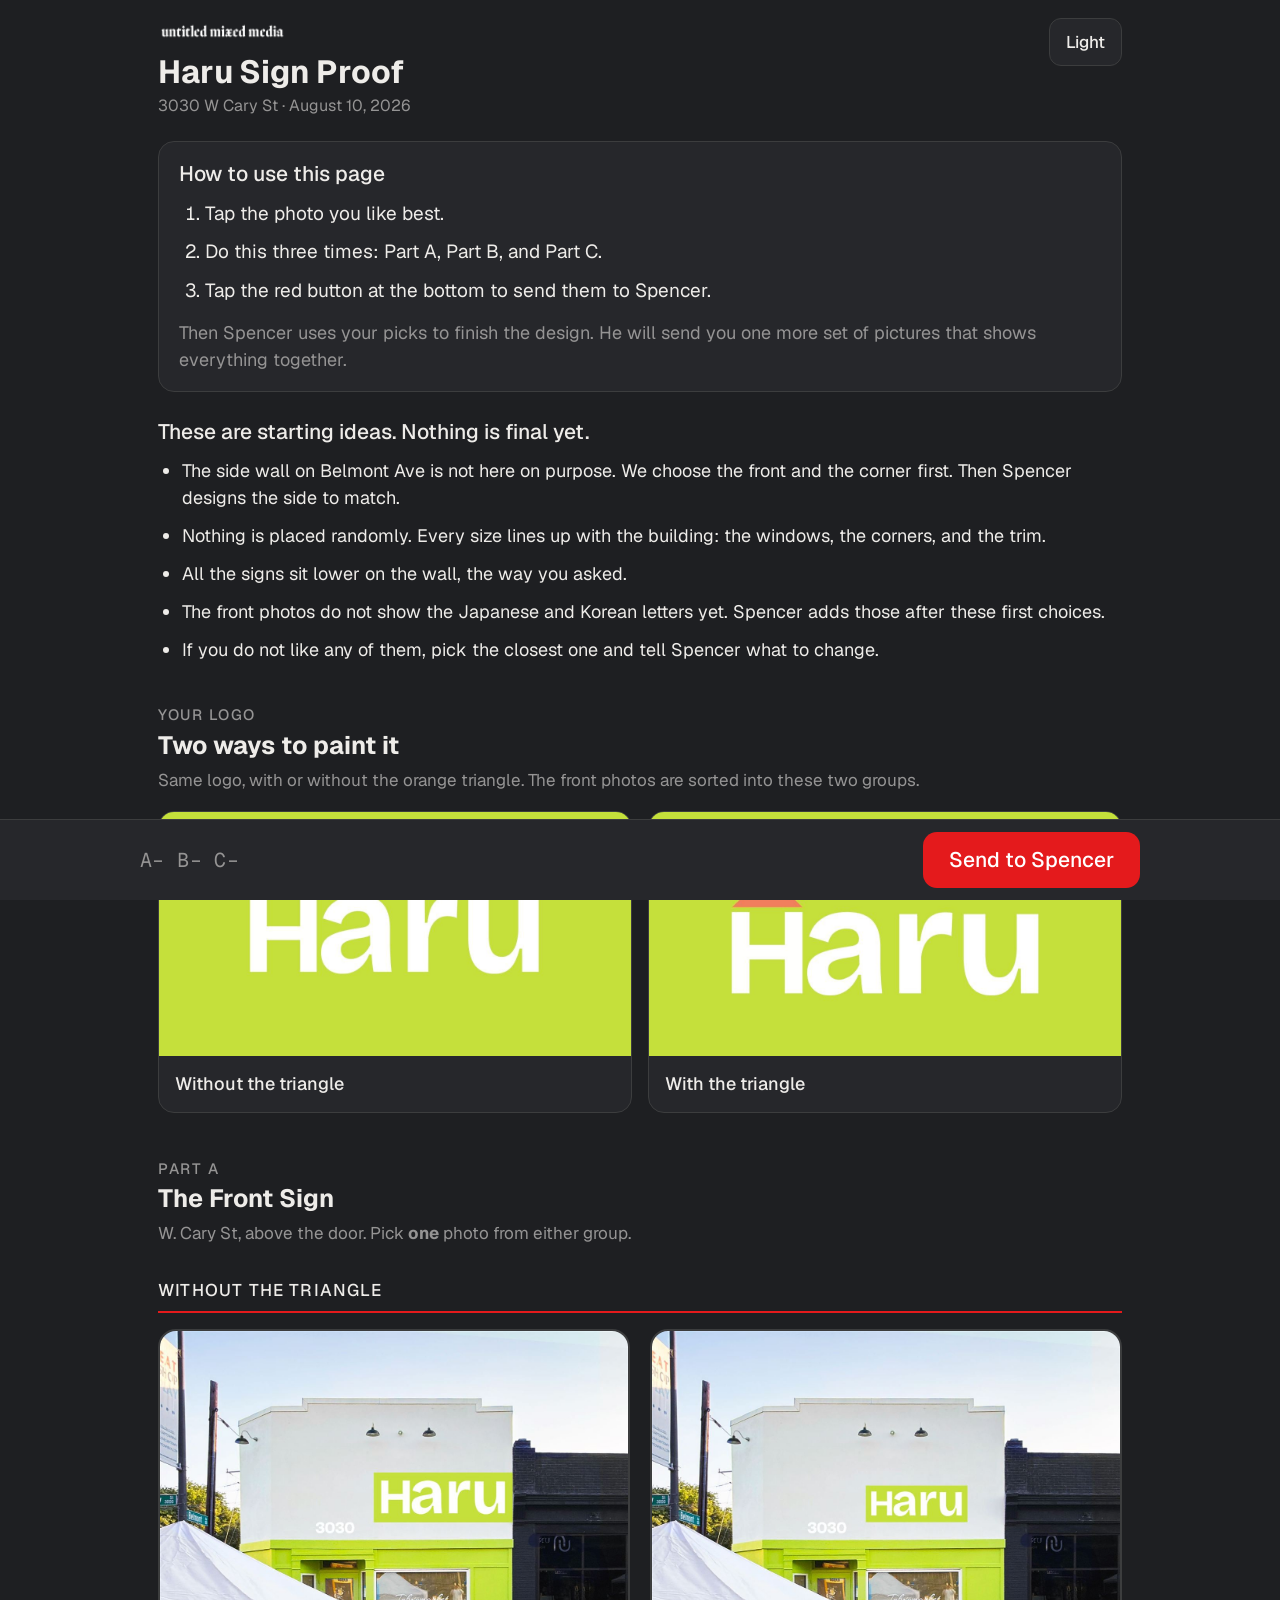
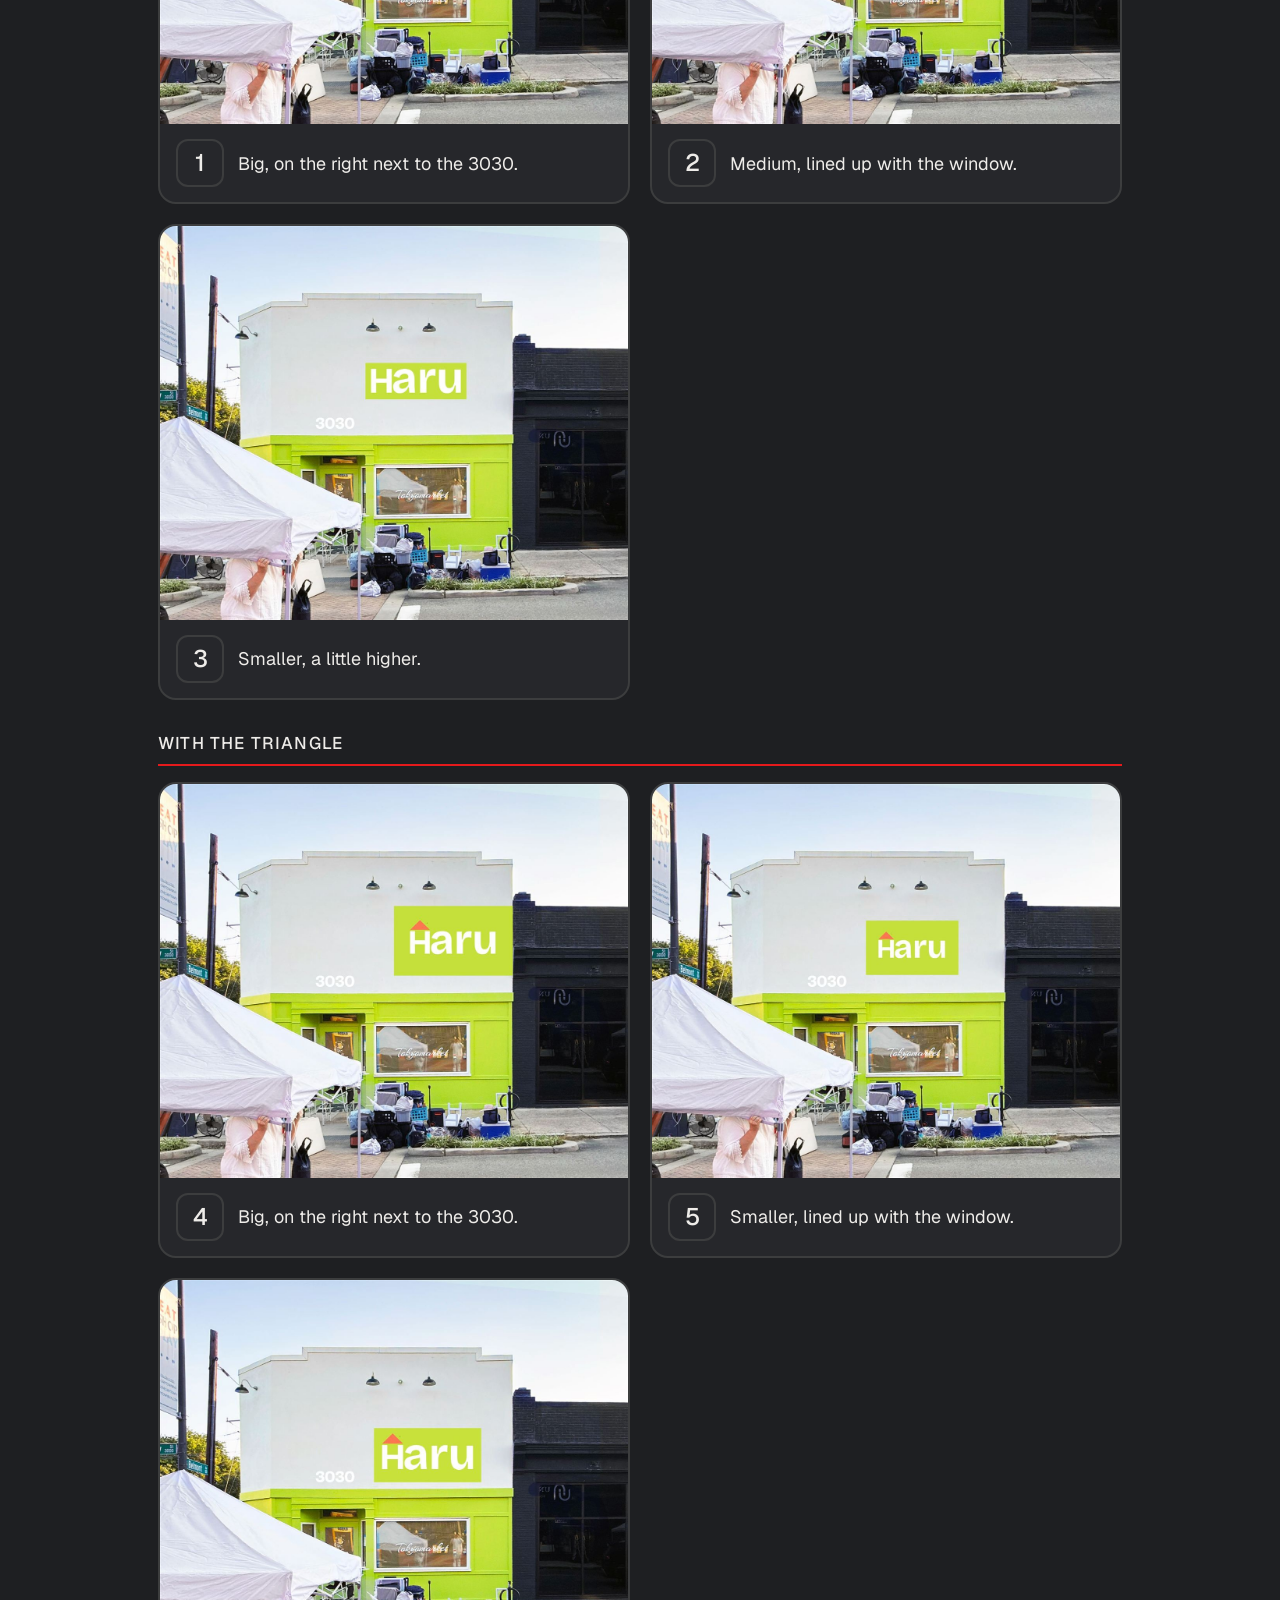
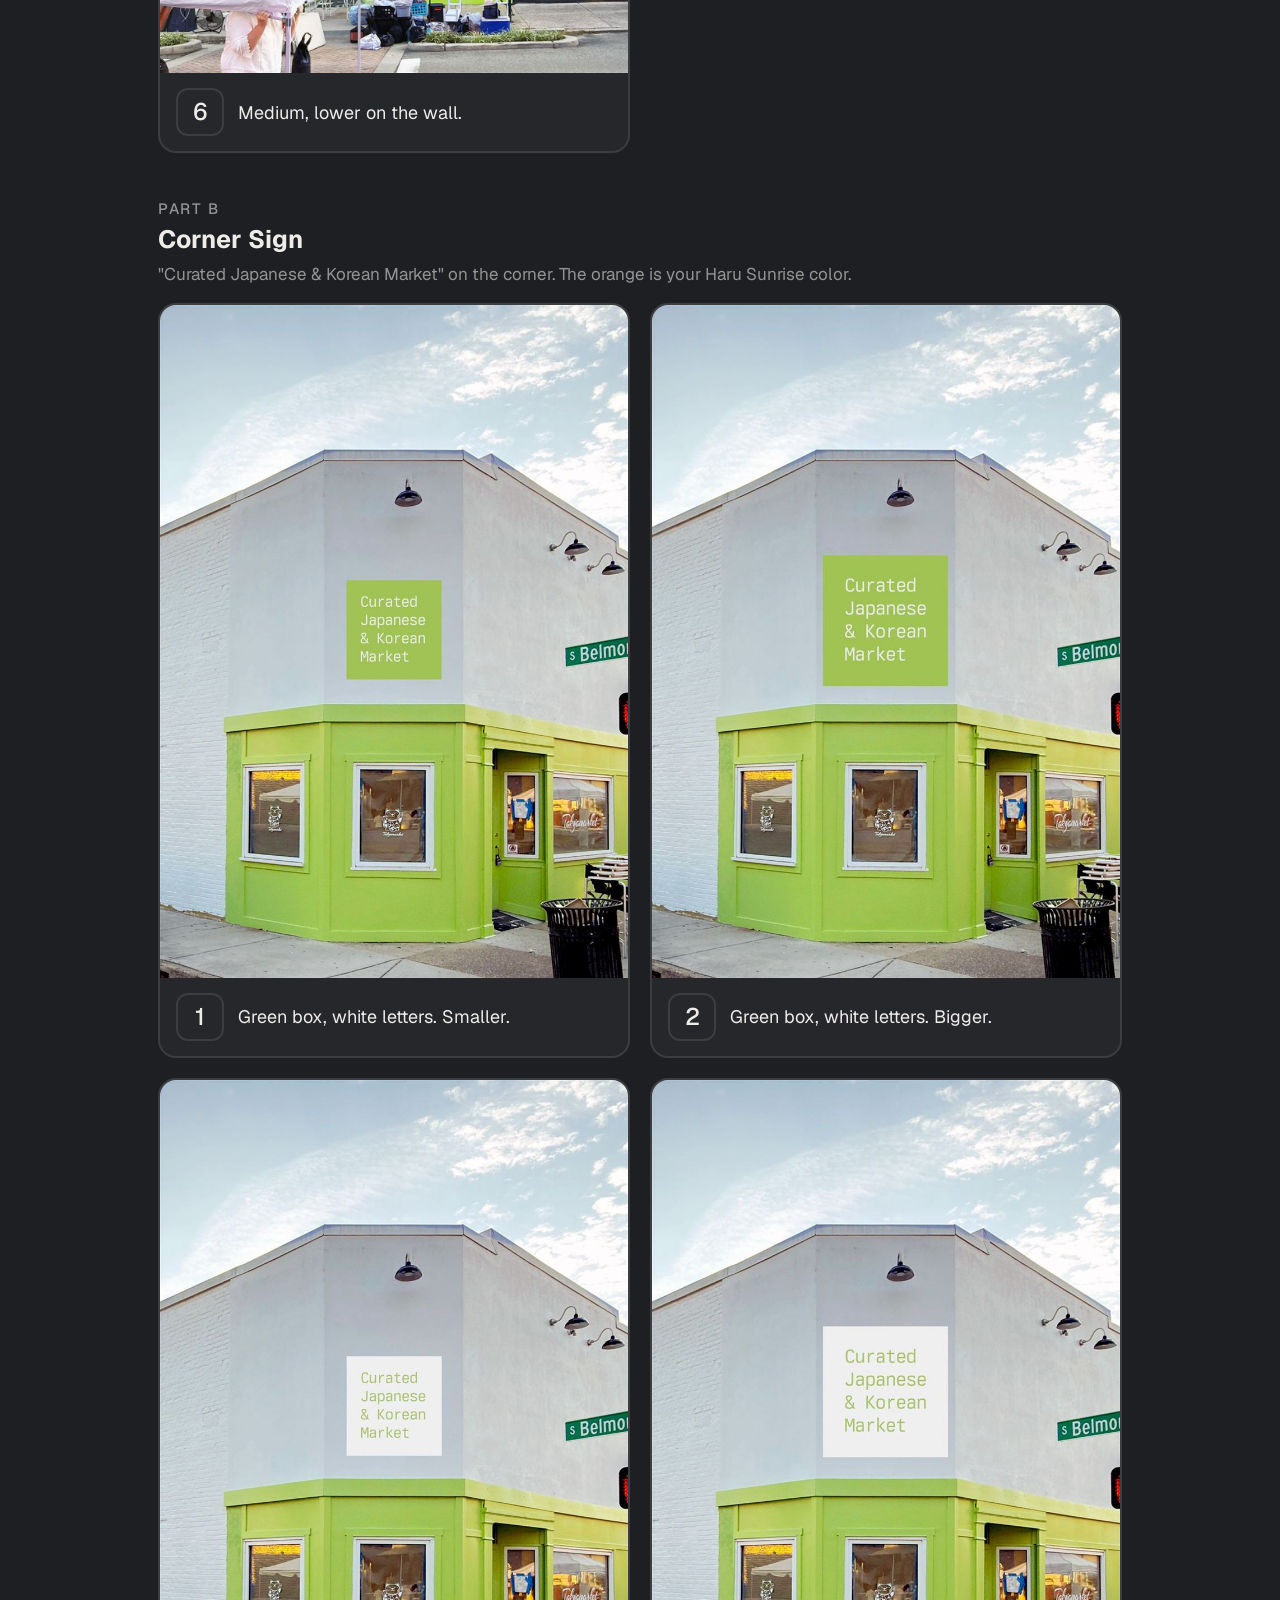
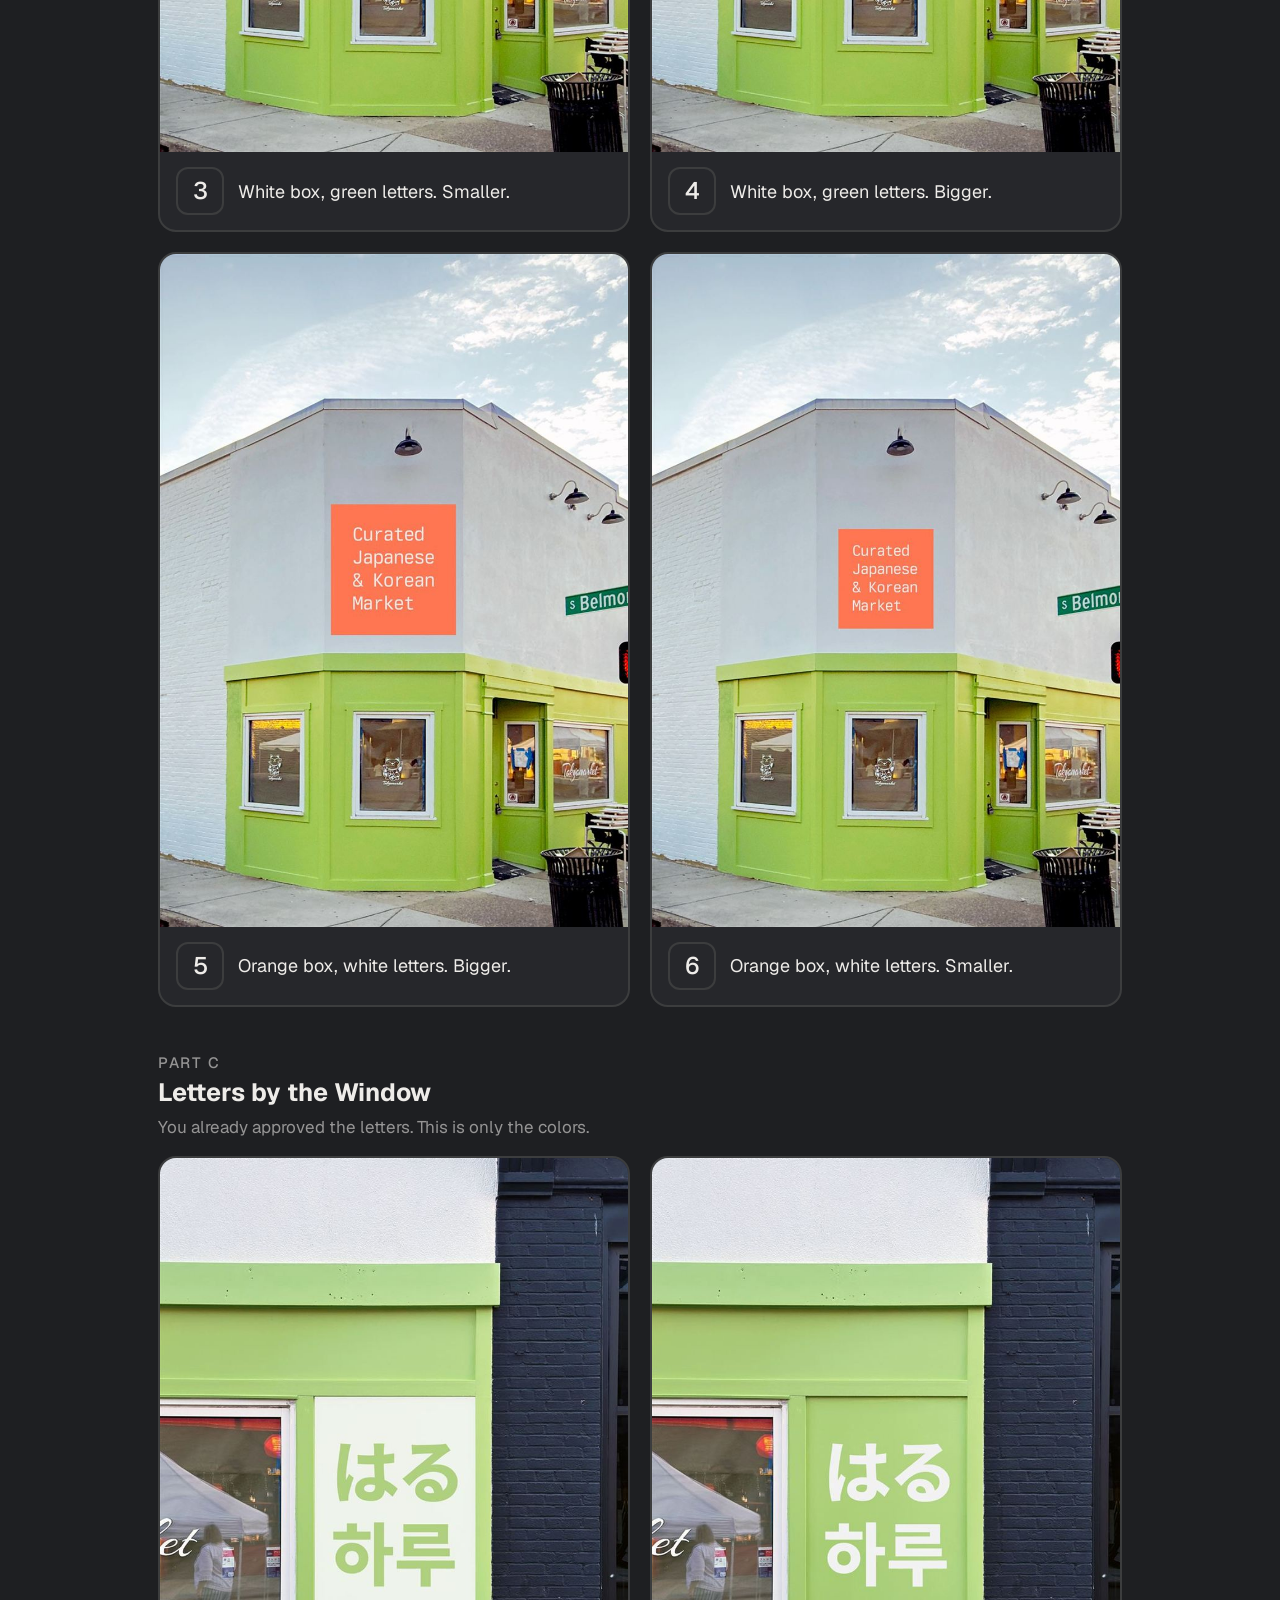
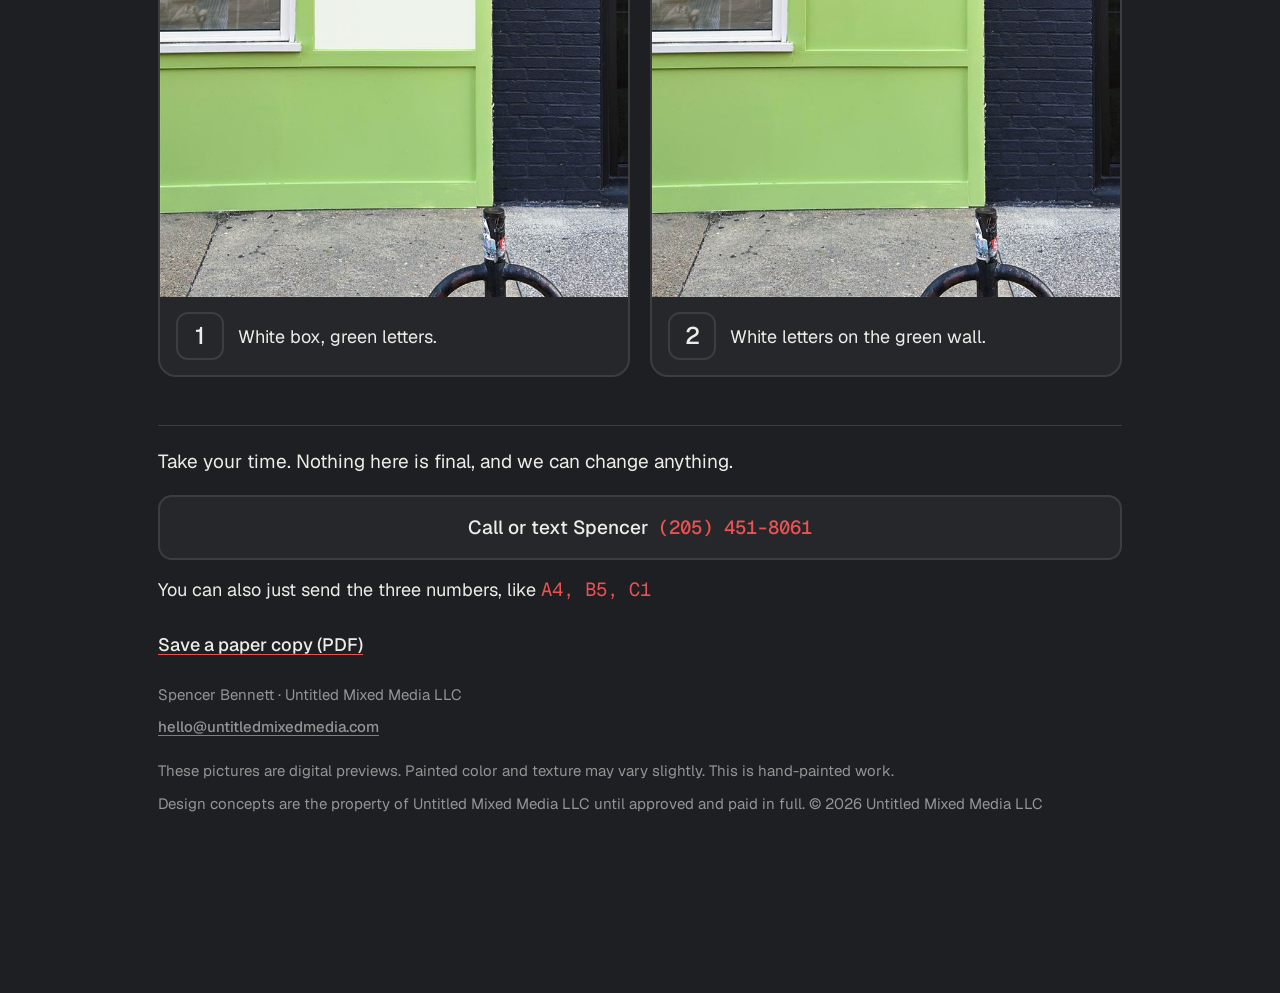
==== commit 18d444de: "Adopt Geist as the UMM interface face across all client pages Geist is SIL OFL 1.1, which makes it t" ====
--- a/index.html
+++ b/index.html
@@ -5,6 +5,7 @@
 <meta name="robots" content="noindex, nofollow">
 <meta name="viewport" content="width=device-width, initial-scale=1, viewport-fit=cover">
 <title>Haru Sign Proof</title>
+<link rel="stylesheet" href="type.css">
 <style>
 
   :root{
@@ -12,8 +13,8 @@
     --text:#EEECE9; --muted:#959494;
     --accent:#e41a1c; --accent-text:#EA5152;
     --wordmark-invert:0;
-    --font-ui:-apple-system,BlinkMacSystemFont,"SF Pro Text","Segoe UI","Helvetica Neue",Arial,sans-serif;
-    --font-mono:ui-monospace,"SF Mono",SFMono-Regular,Menlo,Consolas,monospace;
+    --font-ui:"Geist",-apple-system,BlinkMacSystemFont,"SF Pro Text","Segoe UI","Helvetica Neue",Arial,sans-serif;
+    --font-mono:"Geist Mono",ui-monospace,"SF Mono",SFMono-Regular,Menlo,Consolas,monospace;
   }
   [data-theme="light"]{
     --bg:#EEECE9; --surface:#FFFFFF; --line:#D0CFCD;
--- a/type.css
+++ b/type.css
@@ -0,0 +1,68 @@
+/* ===========================================================
+   Untitled Mixed Media - client-facing type system
+   Geist (SIL OFL 1.1) as the interface face.
+
+   Why Geist here: it is the only face in the UMM stack that is
+   openly licensed, so it is the only one that can legally ship as
+   a webfont in a client deliverable. Gotham is desktop-licensed
+   only; Canela, Lyon and Berkeley Mono are trial files. See
+   fonts/OFL.txt for the license that travels with these files.
+
+   Variable fonts: one 68 KB file covers every weight, versus
+   134 KB for three static cuts.
+   =========================================================== */
+
+@font-face{
+  font-family:"Geist";
+  src:url("fonts/geist-variable.woff2") format("woff2-variations"),
+      url("fonts/geist-variable.woff2") format("woff2");
+  font-weight:100 900;
+  font-style:normal;
+  font-display:swap;
+}
+
+@font-face{
+  font-family:"Geist Mono";
+  src:url("fonts/geist-mono-variable.woff2") format("woff2-variations"),
+      url("fonts/geist-mono-variable.woff2") format("woff2");
+  font-weight:100 900;
+  font-style:normal;
+  font-display:swap;
+}
+
+:root{
+  /* Stacks. The system font stays directly behind Geist: it is
+     metric-adjacent, already loaded, and keeps the page readable
+     during the swap and if the font ever fails to load. */
+  --font-ui:"Geist",-apple-system,BlinkMacSystemFont,"SF Pro Text","Segoe UI","Helvetica Neue",Arial,sans-serif;
+  --font-mono:"Geist Mono",ui-monospace,"SF Mono",SFMono-Regular,Menlo,Consolas,monospace;
+
+  /* Type scale, in rem so it respects the reader's own text-size
+     setting. Values match the sizes already validated on these
+     pages for an older reader working in a second language:
+     nothing meaningful sits below 15px. */
+  --t-caption: 0.9375rem;  /* 15 */
+  --t-small:   1.0625rem;  /* 17 */
+  --t-body:    1.1875rem;  /* 19 */
+  --t-sub:     1.3125rem;  /* 21 */
+  --t-head:    1.5625rem;  /* 25 */
+  --t-display: 2rem;       /* 32 */
+
+  /* Weight roles. Geist is variable, so these are exact, not
+     synthesized. Never faux-bold. */
+  --w-body:400;
+  --w-medium:500;
+  --w-strong:600;
+  --w-heading:700;
+
+  /* Line heights: looser for reading, tighter as type gets larger. */
+  --lh-body:1.55;
+  --lh-tight:1.25;
+  --lh-display:1.14;
+}
+
+/* Numbers that get read aloud or compared should line up. */
+.picks,.tel,.code{ font-variant-numeric:tabular-nums; font-feature-settings:"tnum" 1; }
+
+/* Geist has real kerning; let it work. */
+body{ font-kerning:normal; }
